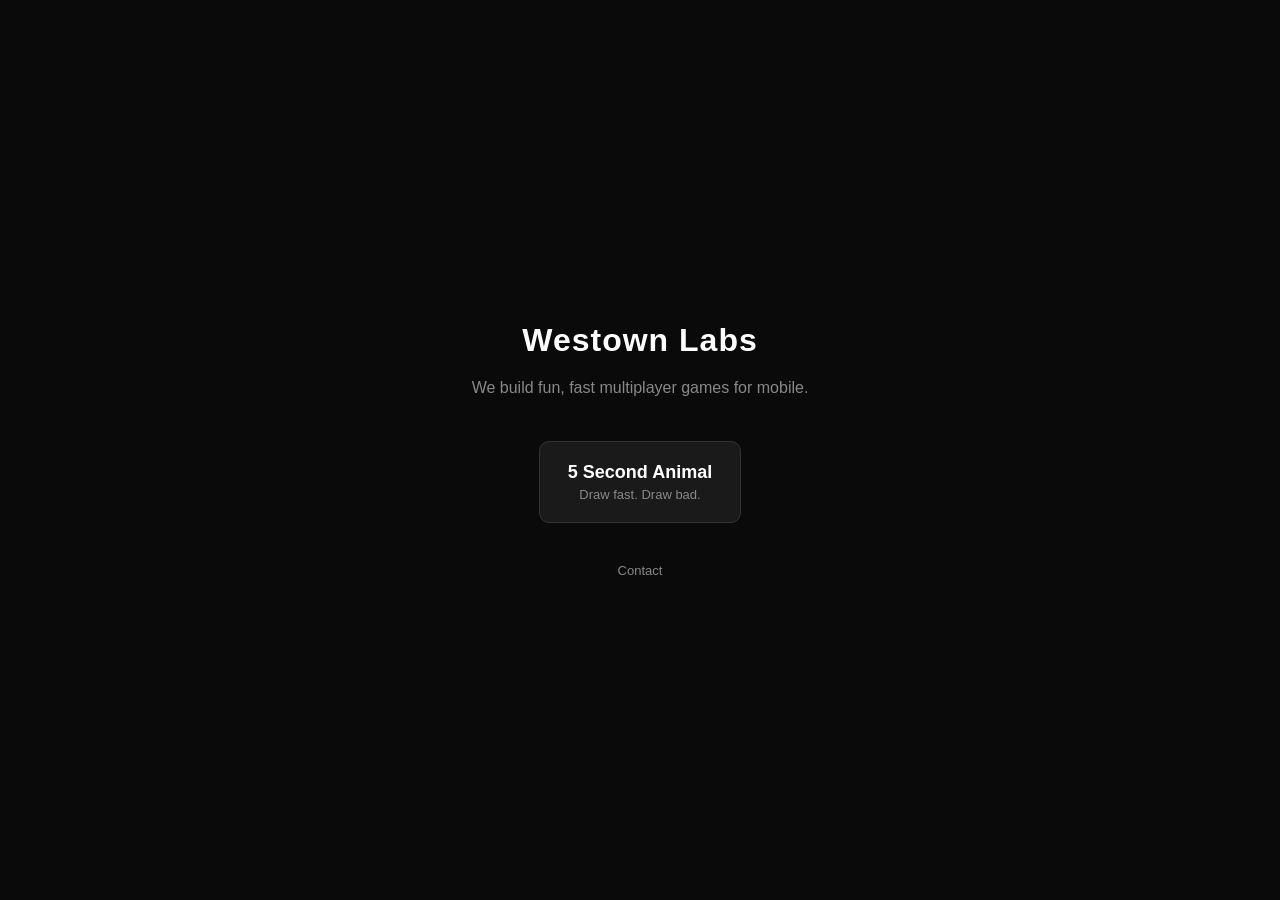
==== index.html @ 34331229 "Westown Labs company site" ====
<!DOCTYPE html>
<html lang="en">
<head>
  <meta charset="UTF-8">
  <meta name="viewport" content="width=device-width, initial-scale=1.0">
  <title>Westown Labs</title>
  <meta name="description" content="Westown Labs builds fun, fast multiplayer games for mobile.">
  <style>
    * { margin: 0; padding: 0; box-sizing: border-box; }
    body {
      background: #0a0a0a;
      color: #e0e0e0;
      font-family: -apple-system, BlinkMacSystemFont, 'Segoe UI', Roboto, sans-serif;
      min-height: 100vh;
      display: flex;
      flex-direction: column;
      align-items: center;
      justify-content: center;
      padding: 40px 20px;
    }
    .container {
      max-width: 500px;
      text-align: center;
    }
    h1 {
      font-size: 32px;
      font-weight: 700;
      letter-spacing: 1px;
      color: #ffffff;
      margin-bottom: 16px;
    }
    .tagline {
      font-size: 16px;
      color: #888;
      line-height: 1.6;
      margin-bottom: 40px;
    }
    .products {
      margin-bottom: 40px;
    }
    .product {
      display: inline-block;
      background: #1a1a1a;
      border: 1px solid #333;
      border-radius: 10px;
      padding: 20px 28px;
      text-decoration: none;
      color: #e0e0e0;
      transition: border-color 0.2s;
    }
    .product:hover {
      border-color: #00A6A6;
    }
    .product-name {
      font-size: 18px;
      font-weight: 600;
      color: #ffffff;
      margin-bottom: 4px;
    }
    .product-desc {
      font-size: 13px;
      color: #888;
    }
    .contact {
      font-size: 13px;
      color: #555;
    }
    .contact a {
      color: #888;
      text-decoration: none;
    }
    .contact a:hover {
      color: #00A6A6;
    }
  </style>
</head>
<body>
  <div class="container">
    <h1>Westown Labs</h1>
    <p class="tagline">We build fun, fast multiplayer games for mobile.</p>

    <div class="products">
      <a class="product" href="https://5secondanimal.com">
        <div class="product-name">5 Second Animal</div>
        <div class="product-desc">Draw fast. Draw bad.</div>
      </a>
    </div>

    <p class="contact">
      <a href="mailto:5secondanimal@gmail.com">Contact</a>
    </p>
  </div>
</body>
</html>
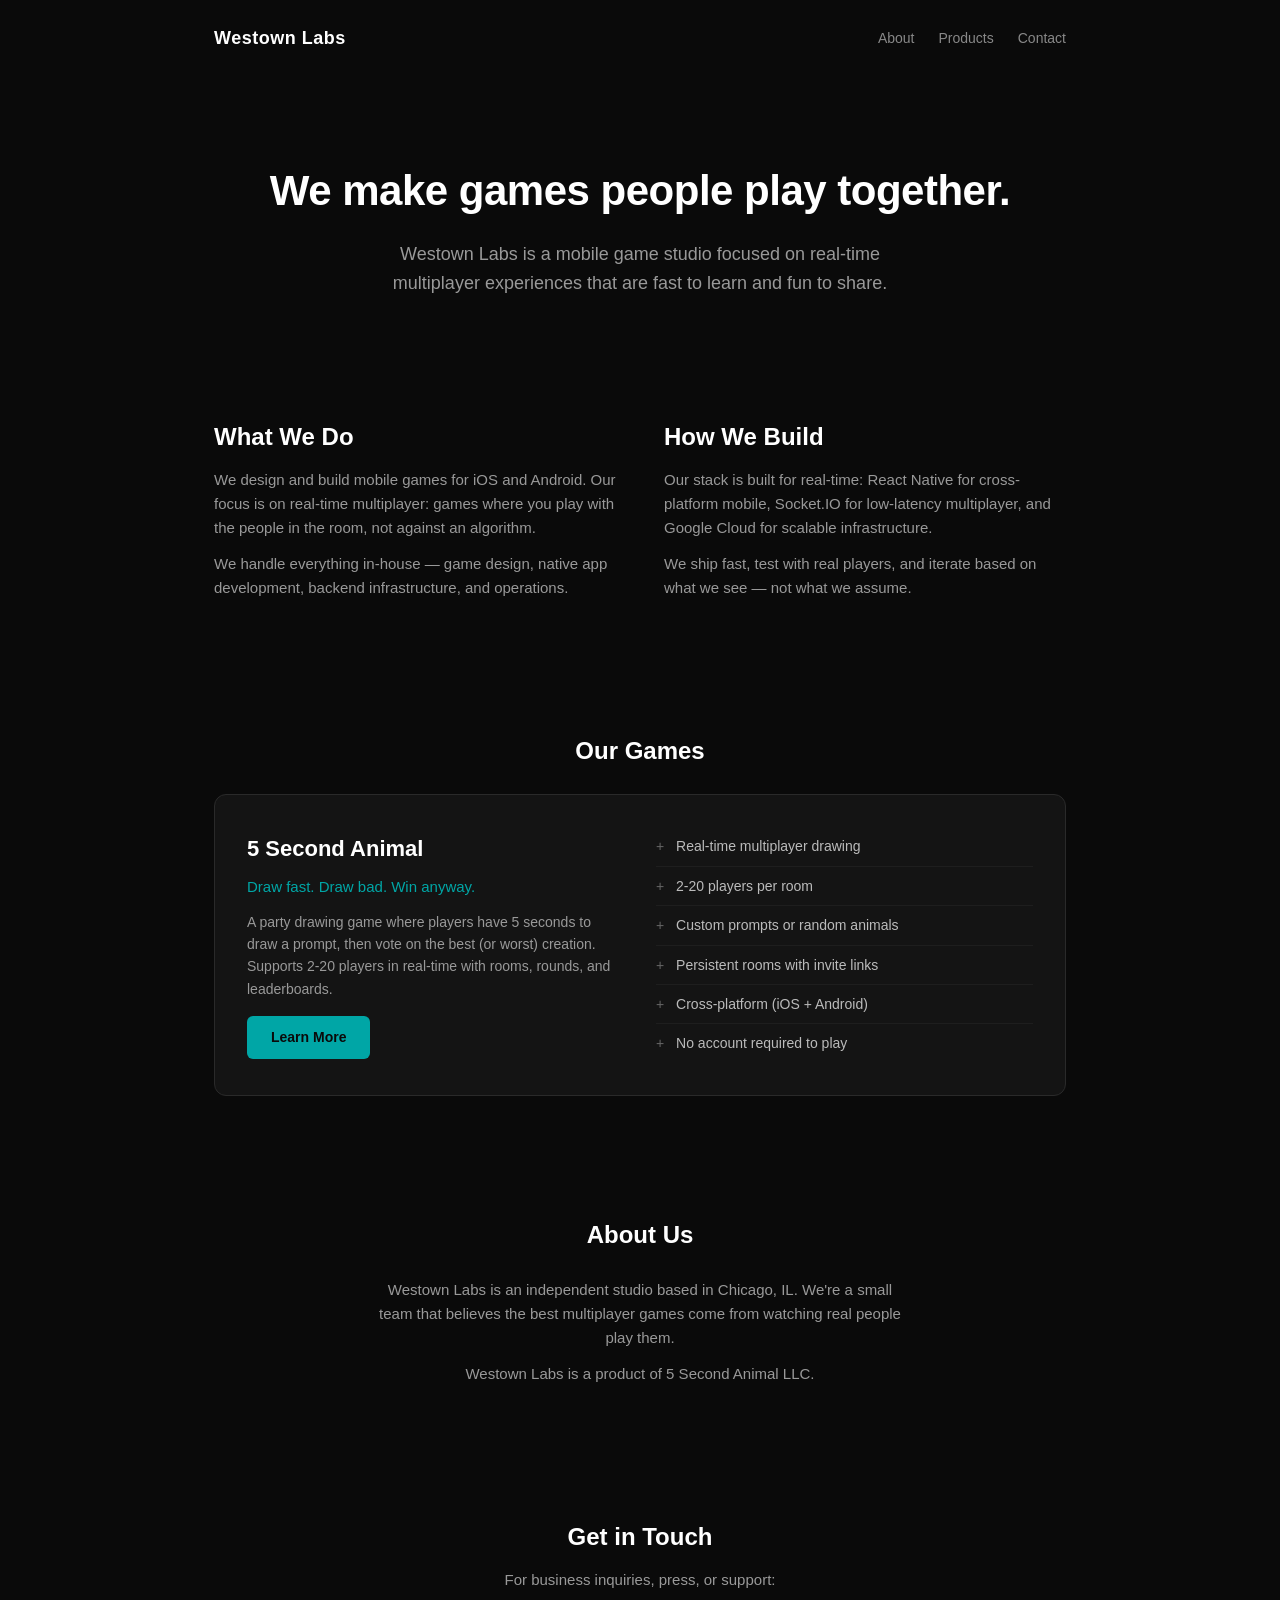
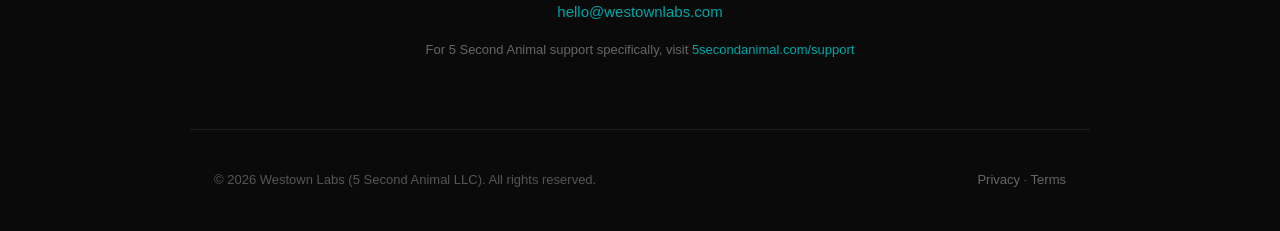
==== commit 0758580c: "Expand website for Apple Developer review — about, products, team, contact" ====
--- a/index.html
+++ b/index.html
@@ -3,92 +3,266 @@
 <head>
   <meta charset="UTF-8">
   <meta name="viewport" content="width=device-width, initial-scale=1.0">
-  <title>Westown Labs</title>
-  <meta name="description" content="Westown Labs builds fun, fast multiplayer games for mobile.">
+  <title>Westown Labs — Mobile Game Studio</title>
+  <meta name="description" content="Westown Labs is a mobile game studio building real-time multiplayer experiences. Makers of 5 Second Animal.">
+  <link rel="canonical" href="https://westownlabs.com">
   <style>
     * { margin: 0; padding: 0; box-sizing: border-box; }
     body {
       background: #0a0a0a;
       color: #e0e0e0;
       font-family: -apple-system, BlinkMacSystemFont, 'Segoe UI', Roboto, sans-serif;
-      min-height: 100vh;
+      line-height: 1.6;
+    }
+    a { color: #00A6A6; text-decoration: none; }
+    a:hover { text-decoration: underline; }
+
+    /* Nav */
+    nav {
+      max-width: 900px;
+      margin: 0 auto;
+      padding: 24px 24px;
       display: flex;
-      flex-direction: column;
+      justify-content: space-between;
       align-items: center;
-      justify-content: center;
-      padding: 40px 20px;
-    }
-    .container {
-      max-width: 500px;
-      text-align: center;
-    }
-    h1 {
-      font-size: 32px;
-      font-weight: 700;
-      letter-spacing: 1px;
-      color: #ffffff;
+    }
+    nav .logo { font-size: 18px; font-weight: 700; color: #fff; letter-spacing: 0.5px; }
+    nav .links { display: flex; gap: 24px; font-size: 14px; }
+    nav .links a { color: #888; }
+    nav .links a:hover { color: #fff; text-decoration: none; }
+
+    /* Hero */
+    .hero {
+      max-width: 900px;
+      margin: 0 auto;
+      padding: 80px 24px 60px;
+      text-align: center;
+    }
+    .hero h1 {
+      font-size: 42px;
+      font-weight: 700;
+      color: #fff;
       margin-bottom: 16px;
-    }
-    .tagline {
-      font-size: 16px;
-      color: #888;
-      line-height: 1.6;
-      margin-bottom: 40px;
-    }
+      letter-spacing: -0.5px;
+    }
+    .hero p {
+      font-size: 18px;
+      color: #999;
+      max-width: 540px;
+      margin: 0 auto;
+    }
+
+    /* About */
+    .about {
+      max-width: 900px;
+      margin: 0 auto;
+      padding: 60px 24px;
+      display: grid;
+      grid-template-columns: 1fr 1fr;
+      gap: 48px;
+    }
+    .about h2 {
+      font-size: 24px;
+      font-weight: 700;
+      color: #fff;
+      margin-bottom: 12px;
+    }
+    .about p {
+      font-size: 15px;
+      color: #999;
+      margin-bottom: 12px;
+    }
+
+    /* Products */
     .products {
-      margin-bottom: 40px;
-    }
-    .product {
+      max-width: 900px;
+      margin: 0 auto;
+      padding: 60px 24px;
+    }
+    .products h2 {
+      font-size: 24px;
+      font-weight: 700;
+      color: #fff;
+      margin-bottom: 24px;
+      text-align: center;
+    }
+    .product-card {
+      background: #141414;
+      border: 1px solid #2a2a2a;
+      border-radius: 12px;
+      padding: 32px;
+      display: grid;
+      grid-template-columns: 1fr 1fr;
+      gap: 32px;
+      align-items: center;
+    }
+    .product-info h3 {
+      font-size: 22px;
+      font-weight: 700;
+      color: #fff;
+      margin-bottom: 8px;
+    }
+    .product-info .tagline {
+      font-size: 15px;
+      color: #00A6A6;
+      margin-bottom: 12px;
+    }
+    .product-info p {
+      font-size: 14px;
+      color: #999;
+      margin-bottom: 16px;
+    }
+    .product-info .cta {
       display: inline-block;
-      background: #1a1a1a;
-      border: 1px solid #333;
-      border-radius: 10px;
-      padding: 20px 28px;
-      text-decoration: none;
-      color: #e0e0e0;
-      transition: border-color 0.2s;
-    }
-    .product:hover {
-      border-color: #00A6A6;
-    }
-    .product-name {
-      font-size: 18px;
+      padding: 10px 24px;
+      background: #00A6A6;
+      color: #0a0a0a;
       font-weight: 600;
-      color: #ffffff;
-      margin-bottom: 4px;
-    }
-    .product-desc {
-      font-size: 13px;
-      color: #888;
-    }
+      font-size: 14px;
+      border-radius: 6px;
+    }
+    .product-info .cta:hover { background: #00bfbf; text-decoration: none; }
+    .product-features {
+      list-style: none;
+      font-size: 14px;
+      color: #bbb;
+    }
+    .product-features li {
+      padding: 8px 0;
+      border-bottom: 1px solid #1e1e1e;
+    }
+    .product-features li:last-child { border: none; }
+    .product-features span { color: #666; margin-right: 8px; }
+
+    /* Team */
+    .team {
+      max-width: 900px;
+      margin: 0 auto;
+      padding: 60px 24px;
+      text-align: center;
+    }
+    .team h2 {
+      font-size: 24px;
+      font-weight: 700;
+      color: #fff;
+      margin-bottom: 24px;
+    }
+    .team p {
+      font-size: 15px;
+      color: #999;
+      max-width: 540px;
+      margin: 0 auto 12px;
+    }
+
+    /* Contact */
     .contact {
+      max-width: 900px;
+      margin: 0 auto;
+      padding: 60px 24px;
+      text-align: center;
+    }
+    .contact h2 {
+      font-size: 24px;
+      font-weight: 700;
+      color: #fff;
+      margin-bottom: 12px;
+    }
+    .contact p {
+      font-size: 15px;
+      color: #999;
+      margin-bottom: 8px;
+    }
+
+    /* Footer */
+    footer {
+      max-width: 900px;
+      margin: 0 auto;
+      padding: 40px 24px;
+      border-top: 1px solid #1e1e1e;
+      display: flex;
+      justify-content: space-between;
       font-size: 13px;
       color: #555;
     }
-    .contact a {
-      color: #888;
-      text-decoration: none;
-    }
-    .contact a:hover {
-      color: #00A6A6;
+    footer a { color: #666; }
+
+    @media (max-width: 640px) {
+      .hero h1 { font-size: 28px; }
+      .about { grid-template-columns: 1fr; gap: 24px; }
+      .product-card { grid-template-columns: 1fr; }
+      footer { flex-direction: column; gap: 8px; text-align: center; }
     }
   </style>
 </head>
 <body>
-  <div class="container">
-    <h1>Westown Labs</h1>
-    <p class="tagline">We build fun, fast multiplayer games for mobile.</p>
-
-    <div class="products">
-      <a class="product" href="https://5secondanimal.com">
-        <div class="product-name">5 Second Animal</div>
-        <div class="product-desc">Draw fast. Draw bad.</div>
-      </a>
+
+<nav>
+  <div class="logo">Westown Labs</div>
+  <div class="links">
+    <a href="#about">About</a>
+    <a href="#products">Products</a>
+    <a href="#contact">Contact</a>
+  </div>
+</nav>
+
+<section class="hero">
+  <h1>We make games people play together.</h1>
+  <p>Westown Labs is a mobile game studio focused on real-time multiplayer experiences that are fast to learn and fun to share.</p>
+</section>
+
+<section class="about" id="about">
+  <div>
+    <h2>What We Do</h2>
+    <p>We design and build mobile games for iOS and Android. Our focus is on real-time multiplayer: games where you play with the people in the room, not against an algorithm.</p>
+    <p>We handle everything in-house — game design, native app development, backend infrastructure, and operations.</p>
+  </div>
+  <div>
+    <h2>How We Build</h2>
+    <p>Our stack is built for real-time: React Native for cross-platform mobile, Socket.IO for low-latency multiplayer, and Google Cloud for scalable infrastructure.</p>
+    <p>We ship fast, test with real players, and iterate based on what we see — not what we assume.</p>
+  </div>
+</section>
+
+<section class="products" id="products">
+  <h2>Our Games</h2>
+  <div class="product-card">
+    <div class="product-info">
+      <h3>5 Second Animal</h3>
+      <div class="tagline">Draw fast. Draw bad. Win anyway.</div>
+      <p>A party drawing game where players have 5 seconds to draw a prompt, then vote on the best (or worst) creation. Supports 2-20 players in real-time with rooms, rounds, and leaderboards.</p>
+      <a class="cta" href="https://5secondanimal.com">Learn More</a>
     </div>
-
-    <p class="contact">
-      <a href="mailto:5secondanimal@gmail.com">Contact</a>
-    </p>
-  </div>
+    <ul class="product-features">
+      <li><span>+</span> Real-time multiplayer drawing</li>
+      <li><span>+</span> 2-20 players per room</li>
+      <li><span>+</span> Custom prompts or random animals</li>
+      <li><span>+</span> Persistent rooms with invite links</li>
+      <li><span>+</span> Cross-platform (iOS + Android)</li>
+      <li><span>+</span> No account required to play</li>
+    </ul>
+  </div>
+</section>
+
+<section class="team" id="team">
+  <h2>About Us</h2>
+  <p>Westown Labs is an independent studio based in Chicago, IL. We're a small team that believes the best multiplayer games come from watching real people play them.</p>
+  <p>Westown Labs is a product of 5 Second Animal LLC.</p>
+</section>
+
+<section class="contact" id="contact">
+  <h2>Get in Touch</h2>
+  <p>For business inquiries, press, or support:</p>
+  <p><a href="mailto:hello@westownlabs.com">hello@westownlabs.com</a></p>
+  <p style="margin-top: 16px; font-size: 13px; color: #666;">For 5 Second Animal support specifically, visit <a href="https://5secondanimal.com/support">5secondanimal.com/support</a></p>
+</section>
+
+<footer>
+  <span>&copy; 2026 Westown Labs (5 Second Animal LLC). All rights reserved.</span>
+  <span>
+    <a href="https://5secondanimal.com/privacy">Privacy</a> &middot;
+    <a href="https://5secondanimal.com/terms">Terms</a>
+  </span>
+</footer>
+
 </body>
 </html>
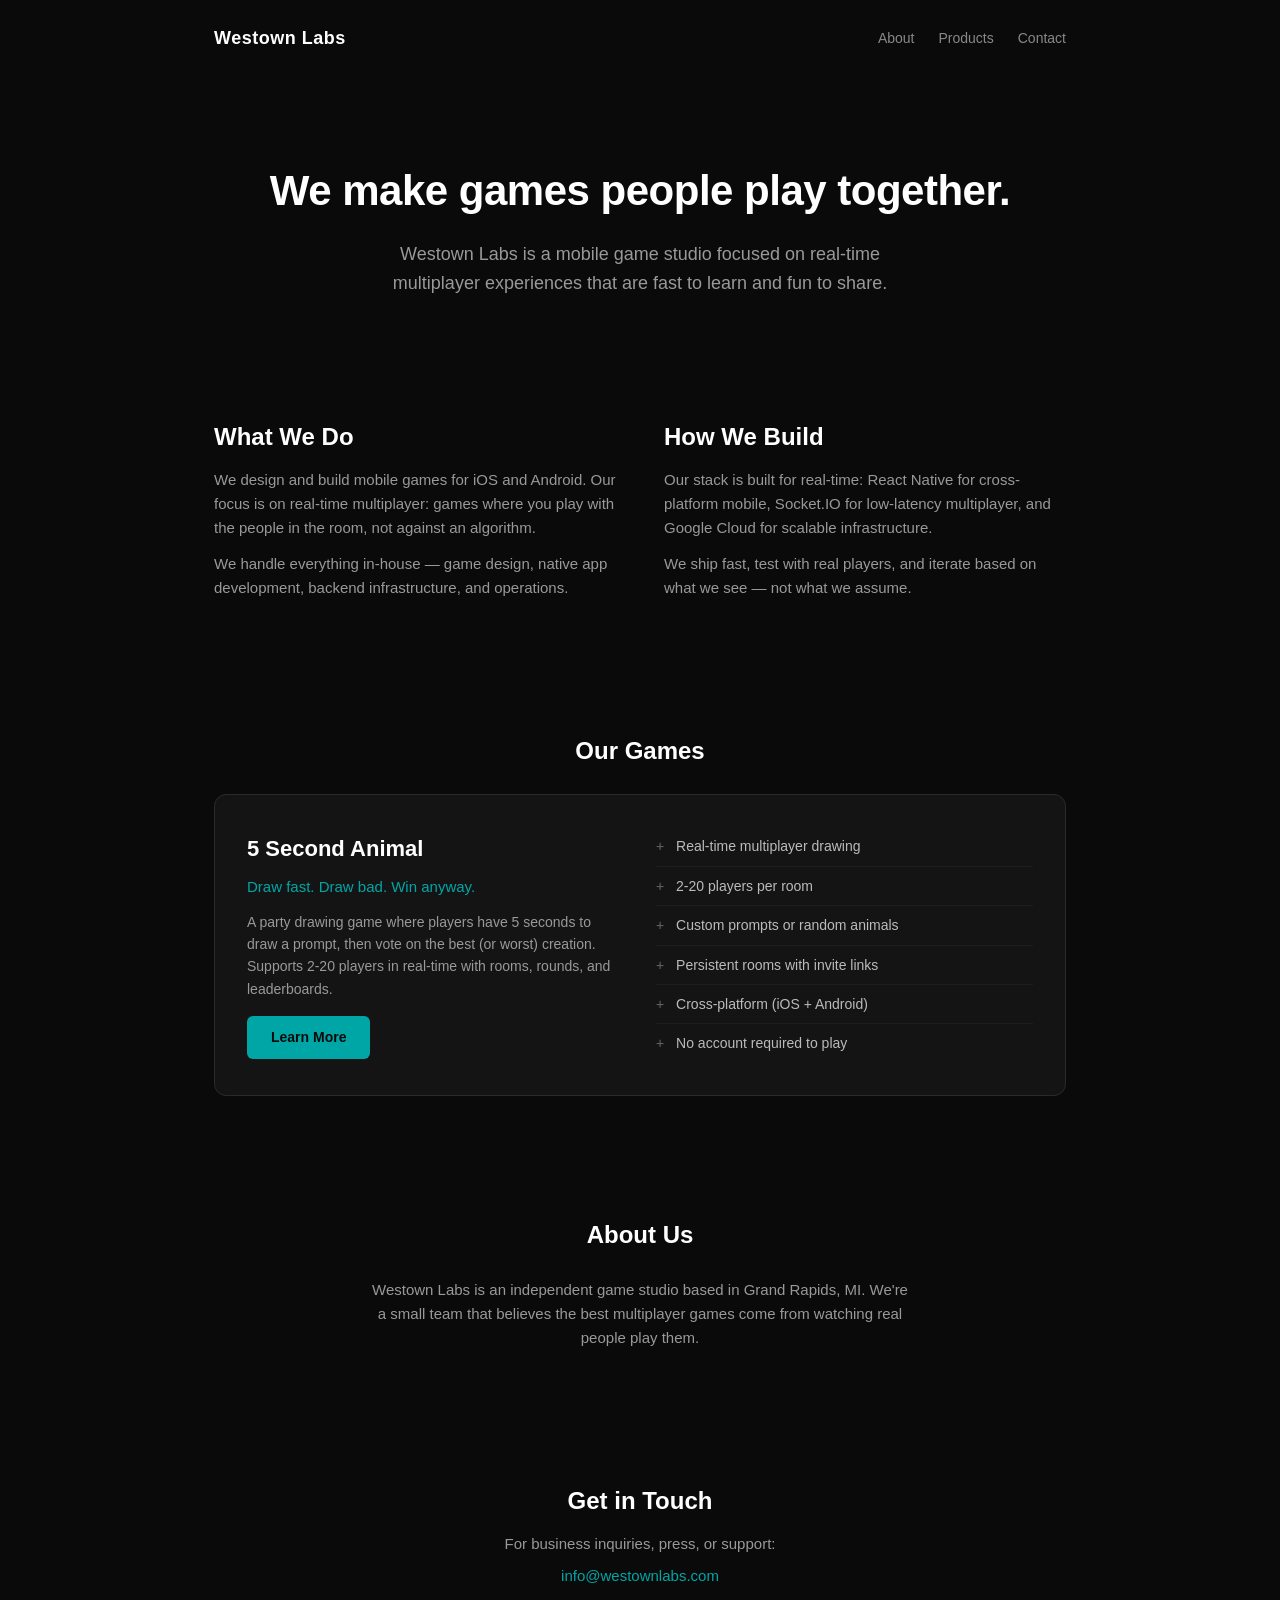
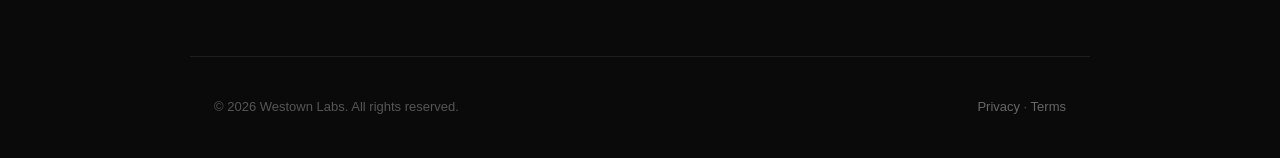
==== commit 4503dcac: "Update site for Apple review: privacy, terms, location fix, contact email, remove broken links" ====
--- a/index.html
+++ b/index.html
@@ -17,7 +17,6 @@
     a { color: #00A6A6; text-decoration: none; }
     a:hover { text-decoration: underline; }
 
-    /* Nav */
     nav {
       max-width: 900px;
       margin: 0 auto;
@@ -31,7 +30,6 @@
     nav .links a { color: #888; }
     nav .links a:hover { color: #fff; text-decoration: none; }
 
-    /* Hero */
     .hero {
       max-width: 900px;
       margin: 0 auto;
@@ -52,7 +50,6 @@
       margin: 0 auto;
     }
 
-    /* About */
     .about {
       max-width: 900px;
       margin: 0 auto;
@@ -73,7 +70,6 @@
       margin-bottom: 12px;
     }
 
-    /* Products */
     .products {
       max-width: 900px;
       margin: 0 auto;
@@ -134,7 +130,6 @@
     .product-features li:last-child { border: none; }
     .product-features span { color: #666; margin-right: 8px; }
 
-    /* Team */
     .team {
       max-width: 900px;
       margin: 0 auto;
@@ -154,7 +149,6 @@
       margin: 0 auto 12px;
     }
 
-    /* Contact */
     .contact {
       max-width: 900px;
       margin: 0 auto;
@@ -173,7 +167,6 @@
       margin-bottom: 8px;
     }
 
-    /* Footer */
     footer {
       max-width: 900px;
       margin: 0 auto;
@@ -245,22 +238,20 @@
 
 <section class="team" id="team">
   <h2>About Us</h2>
-  <p>Westown Labs is an independent studio based in Chicago, IL. We're a small team that believes the best multiplayer games come from watching real people play them.</p>
-  <p>Westown Labs is a product of 5 Second Animal LLC.</p>
+  <p>Westown Labs is an independent game studio based in Grand Rapids, MI. We're a small team that believes the best multiplayer games come from watching real people play them.</p>
 </section>
 
 <section class="contact" id="contact">
   <h2>Get in Touch</h2>
   <p>For business inquiries, press, or support:</p>
-  <p><a href="mailto:hello@westownlabs.com">hello@westownlabs.com</a></p>
-  <p style="margin-top: 16px; font-size: 13px; color: #666;">For 5 Second Animal support specifically, visit <a href="https://5secondanimal.com/support">5secondanimal.com/support</a></p>
+  <p><a href="mailto:info@westownlabs.com">info@westownlabs.com</a></p>
 </section>
 
 <footer>
-  <span>&copy; 2026 Westown Labs (5 Second Animal LLC). All rights reserved.</span>
+  <span>&copy; 2026 Westown Labs. All rights reserved.</span>
   <span>
-    <a href="https://5secondanimal.com/privacy">Privacy</a> &middot;
-    <a href="https://5secondanimal.com/terms">Terms</a>
+    <a href="/privacy">Privacy</a> &middot;
+    <a href="/terms">Terms</a>
   </span>
 </footer>
 
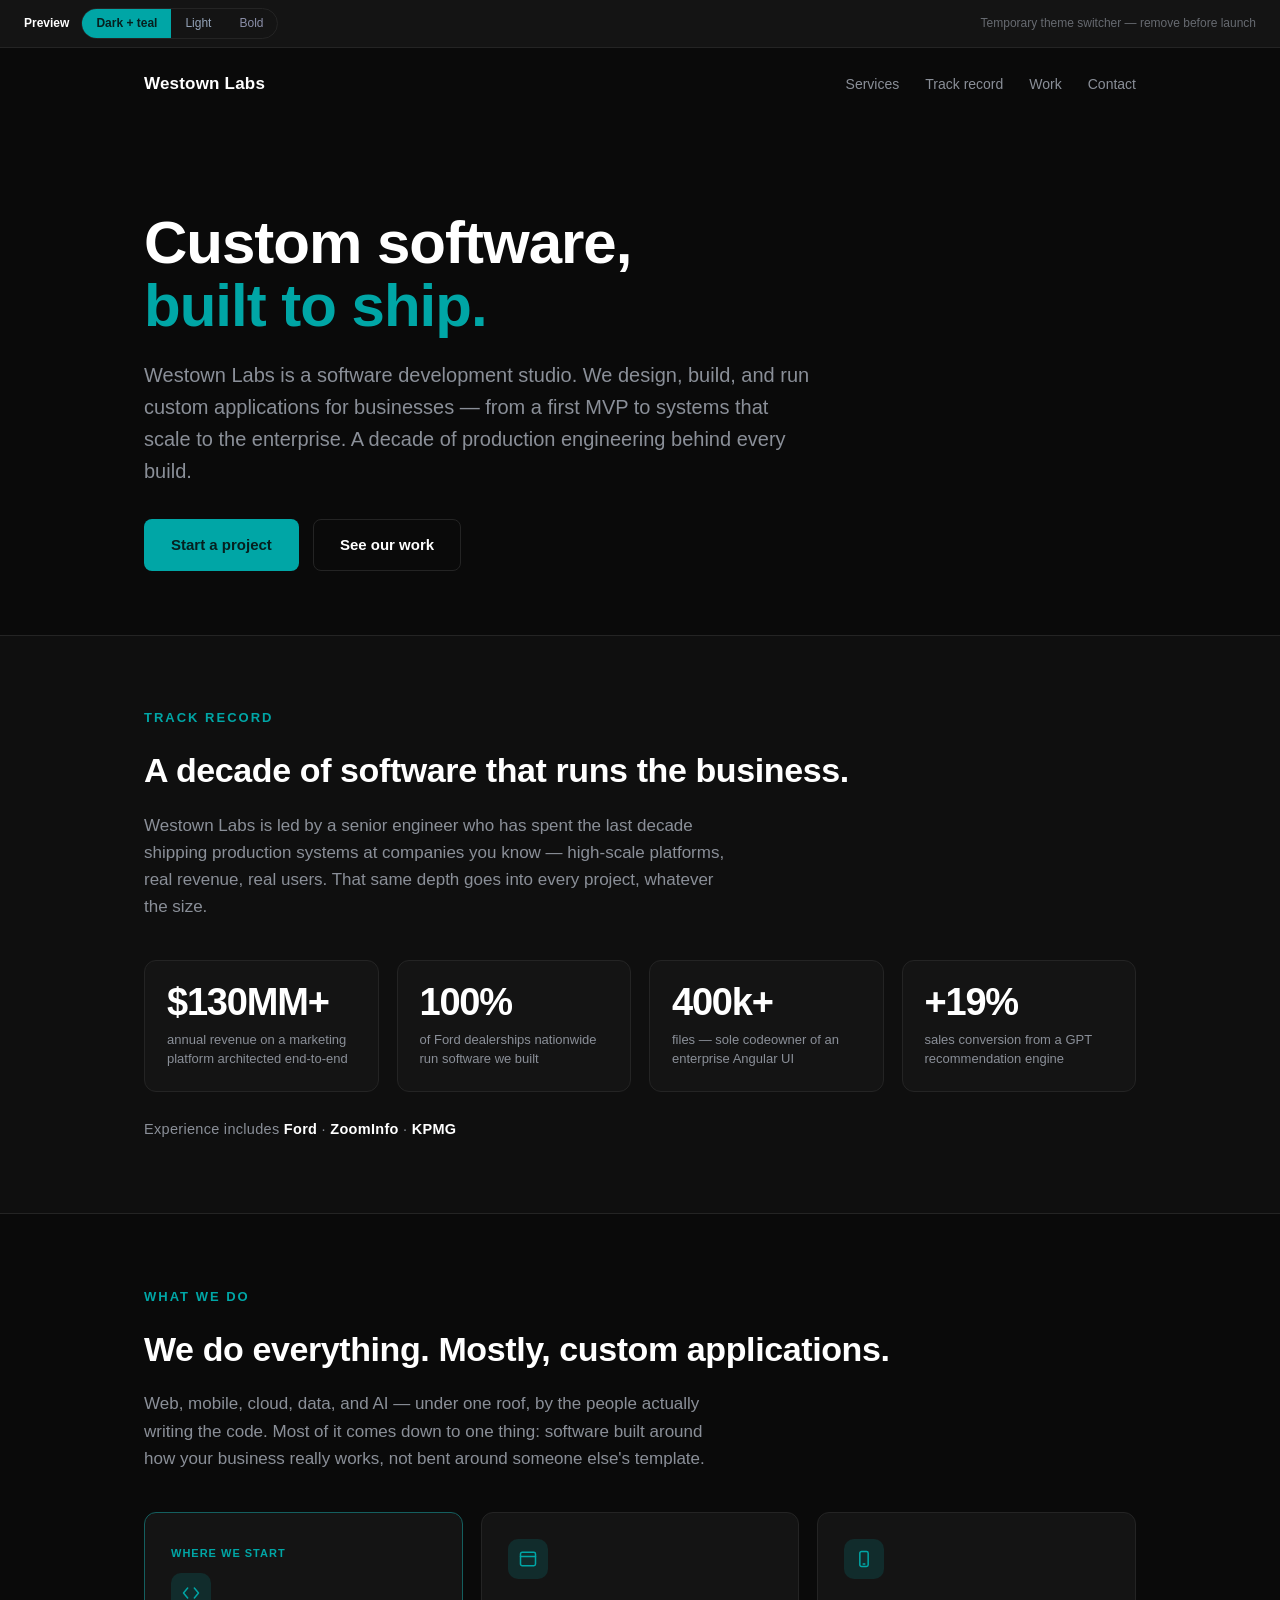
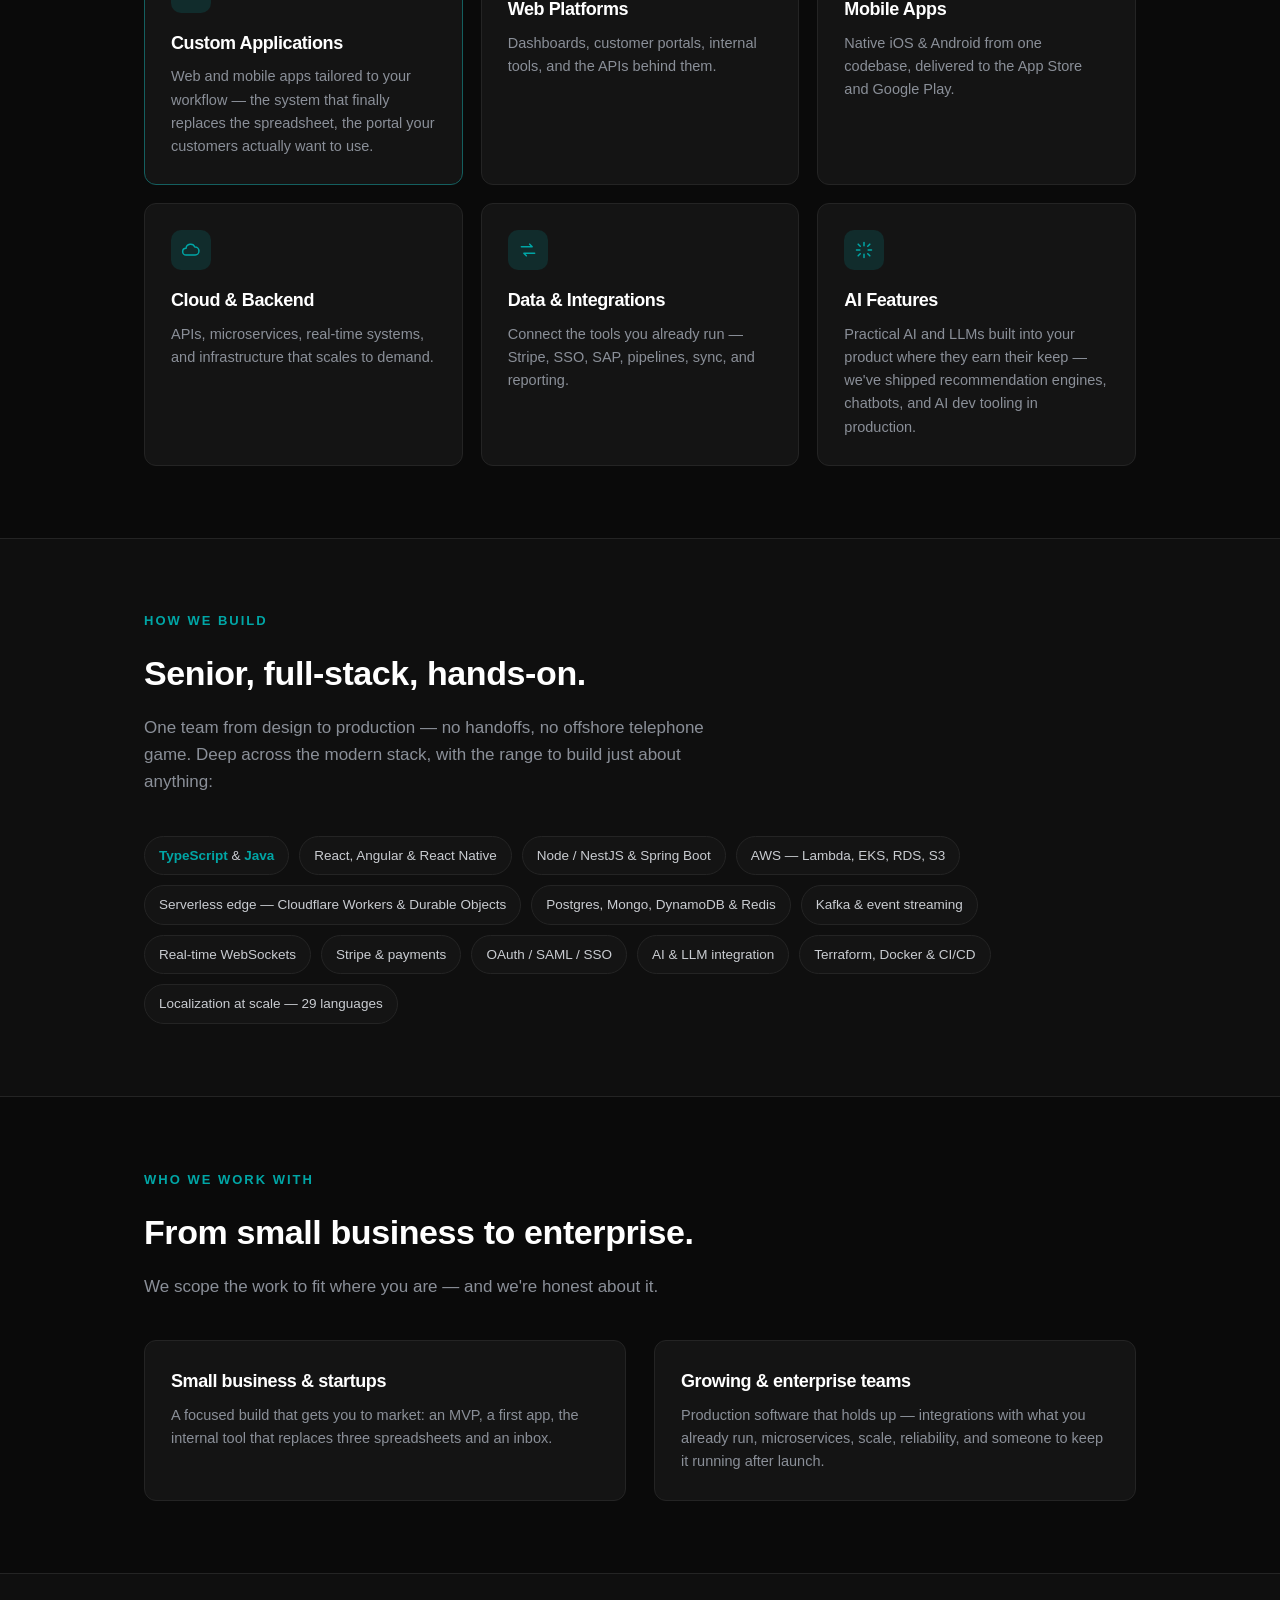
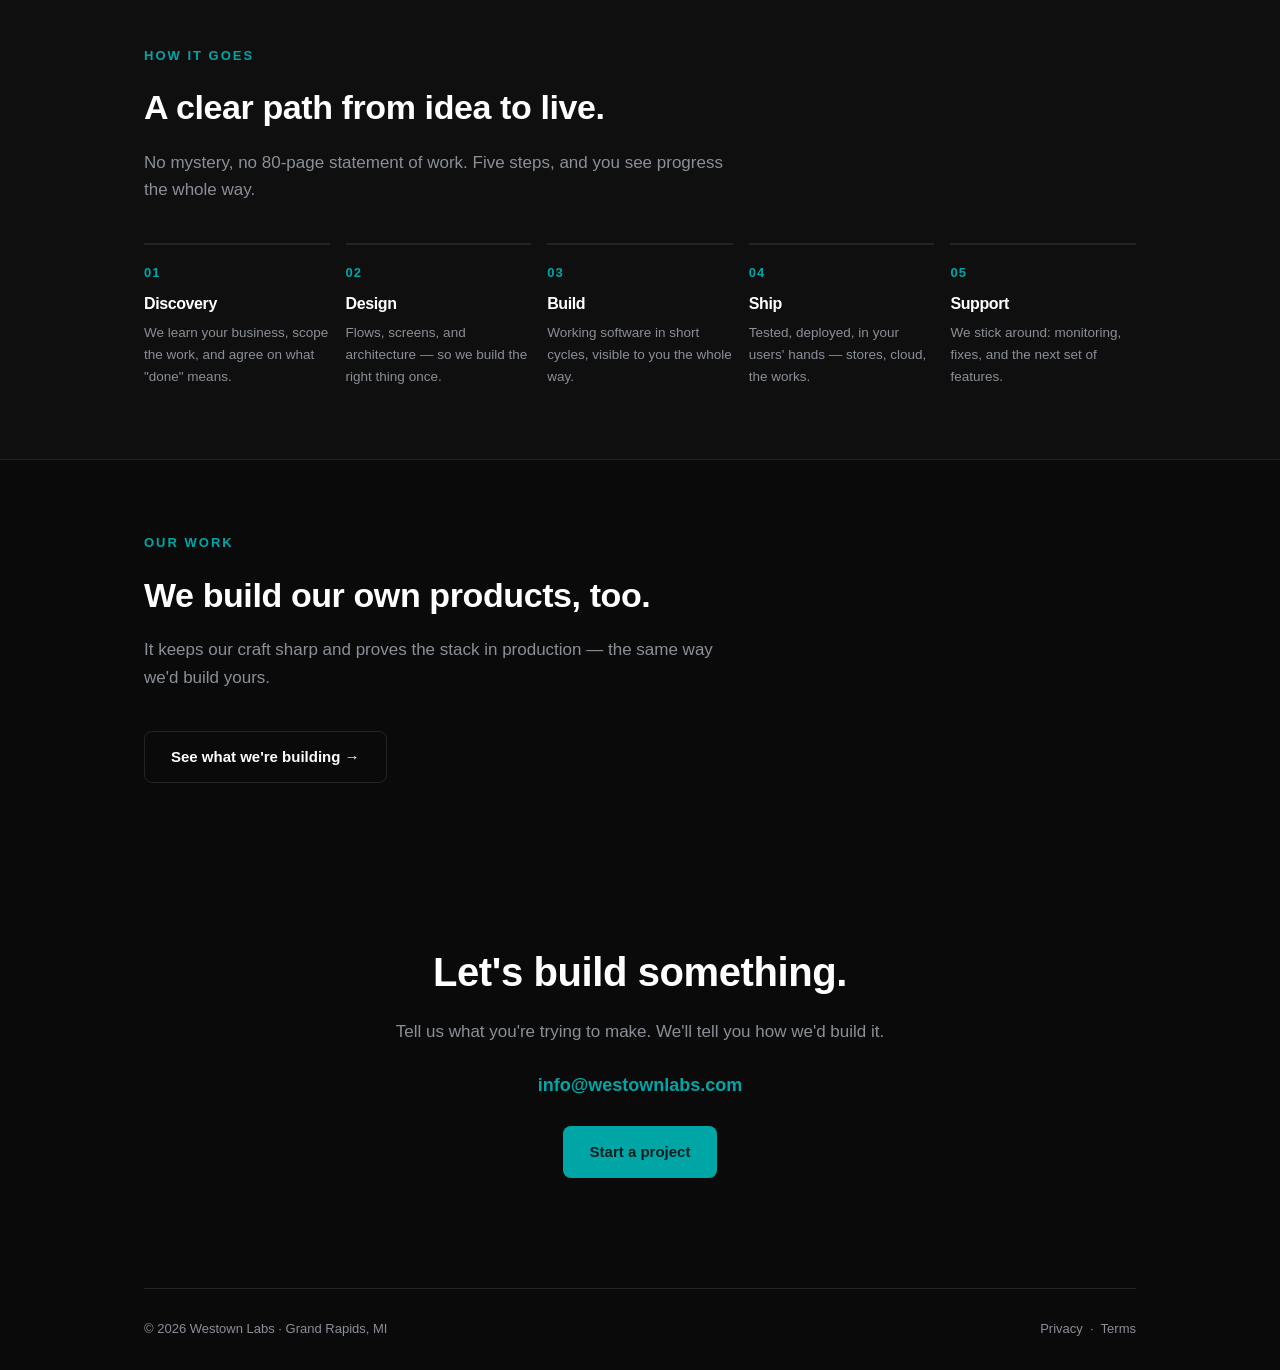
==== commit e7b690fe: "Reposition site as custom software studio; extract CSS + add work page - index.html: rebrand from mo" ====
--- a/index.html
+++ b/index.html
@@ -3,257 +3,196 @@
 <head>
   <meta charset="UTF-8">
   <meta name="viewport" content="width=device-width, initial-scale=1.0">
-  <title>Westown Labs — Mobile Game Studio</title>
-  <meta name="description" content="Westown Labs is a mobile game studio building real-time multiplayer experiences. Makers of 5 Second Animal.">
+  <title>Westown Labs — Custom Software Studio</title>
+  <meta name="description" content="Westown Labs is a software development studio. We design, build, and run custom web and mobile applications for businesses — from small business to enterprise. A decade of production engineering behind every build.">
   <link rel="canonical" href="https://westownlabs.com">
-  <style>
-    * { margin: 0; padding: 0; box-sizing: border-box; }
-    body {
-      background: #0a0a0a;
-      color: #e0e0e0;
-      font-family: -apple-system, BlinkMacSystemFont, 'Segoe UI', Roboto, sans-serif;
-      line-height: 1.6;
-    }
-    a { color: #00A6A6; text-decoration: none; }
-    a:hover { text-decoration: underline; }
-
-    nav {
-      max-width: 900px;
-      margin: 0 auto;
-      padding: 24px 24px;
-      display: flex;
-      justify-content: space-between;
-      align-items: center;
-    }
-    nav .logo { font-size: 18px; font-weight: 700; color: #fff; letter-spacing: 0.5px; }
-    nav .links { display: flex; gap: 24px; font-size: 14px; }
-    nav .links a { color: #888; }
-    nav .links a:hover { color: #fff; text-decoration: none; }
-
-    .hero {
-      max-width: 900px;
-      margin: 0 auto;
-      padding: 80px 24px 60px;
-      text-align: center;
-    }
-    .hero h1 {
-      font-size: 42px;
-      font-weight: 700;
-      color: #fff;
-      margin-bottom: 16px;
-      letter-spacing: -0.5px;
-    }
-    .hero p {
-      font-size: 18px;
-      color: #999;
-      max-width: 540px;
-      margin: 0 auto;
-    }
-
-    .about {
-      max-width: 900px;
-      margin: 0 auto;
-      padding: 60px 24px;
-      display: grid;
-      grid-template-columns: 1fr 1fr;
-      gap: 48px;
-    }
-    .about h2 {
-      font-size: 24px;
-      font-weight: 700;
-      color: #fff;
-      margin-bottom: 12px;
-    }
-    .about p {
-      font-size: 15px;
-      color: #999;
-      margin-bottom: 12px;
-    }
-
-    .products {
-      max-width: 900px;
-      margin: 0 auto;
-      padding: 60px 24px;
-    }
-    .products h2 {
-      font-size: 24px;
-      font-weight: 700;
-      color: #fff;
-      margin-bottom: 24px;
-      text-align: center;
-    }
-    .product-card {
-      background: #141414;
-      border: 1px solid #2a2a2a;
-      border-radius: 12px;
-      padding: 32px;
-      display: grid;
-      grid-template-columns: 1fr 1fr;
-      gap: 32px;
-      align-items: center;
-    }
-    .product-info h3 {
-      font-size: 22px;
-      font-weight: 700;
-      color: #fff;
-      margin-bottom: 8px;
-    }
-    .product-info .tagline {
-      font-size: 15px;
-      color: #00A6A6;
-      margin-bottom: 12px;
-    }
-    .product-info p {
-      font-size: 14px;
-      color: #999;
-      margin-bottom: 16px;
-    }
-    .product-info .cta {
-      display: inline-block;
-      padding: 10px 24px;
-      background: #00A6A6;
-      color: #0a0a0a;
-      font-weight: 600;
-      font-size: 14px;
-      border-radius: 6px;
-    }
-    .product-info .cta:hover { background: #00bfbf; text-decoration: none; }
-    .product-features {
-      list-style: none;
-      font-size: 14px;
-      color: #bbb;
-    }
-    .product-features li {
-      padding: 8px 0;
-      border-bottom: 1px solid #1e1e1e;
-    }
-    .product-features li:last-child { border: none; }
-    .product-features span { color: #666; margin-right: 8px; }
-
-    .team {
-      max-width: 900px;
-      margin: 0 auto;
-      padding: 60px 24px;
-      text-align: center;
-    }
-    .team h2 {
-      font-size: 24px;
-      font-weight: 700;
-      color: #fff;
-      margin-bottom: 24px;
-    }
-    .team p {
-      font-size: 15px;
-      color: #999;
-      max-width: 540px;
-      margin: 0 auto 12px;
-    }
-
-    .contact {
-      max-width: 900px;
-      margin: 0 auto;
-      padding: 60px 24px;
-      text-align: center;
-    }
-    .contact h2 {
-      font-size: 24px;
-      font-weight: 700;
-      color: #fff;
-      margin-bottom: 12px;
-    }
-    .contact p {
-      font-size: 15px;
-      color: #999;
-      margin-bottom: 8px;
-    }
-
-    footer {
-      max-width: 900px;
-      margin: 0 auto;
-      padding: 40px 24px;
-      border-top: 1px solid #1e1e1e;
-      display: flex;
-      justify-content: space-between;
-      font-size: 13px;
-      color: #555;
-    }
-    footer a { color: #666; }
-
-    @media (max-width: 640px) {
-      .hero h1 { font-size: 28px; }
-      .about { grid-template-columns: 1fr; gap: 24px; }
-      .product-card { grid-template-columns: 1fr; }
-      footer { flex-direction: column; gap: 8px; text-align: center; }
-    }
-  </style>
+  <link rel="stylesheet" href="styles.css">
+  <script>(function(){try{var t=localStorage.getItem('wl-theme');if(t&&t!=='dark')document.documentElement.setAttribute('data-theme',t);}catch(e){}})();</script>
 </head>
 <body>
 
-<nav>
-  <div class="logo">Westown Labs</div>
-  <div class="links">
-    <a href="#about">About</a>
-    <a href="#products">Products</a>
-    <a href="#contact">Contact</a>
+<!-- TEMPORARY preview switcher — delete this block (and theme.js + the two unused theme blocks in styles.css) once a look is chosen -->
+<div class="switcher">
+  <b>Preview</b>
+  <div class="seg">
+    <button data-theme="dark" aria-pressed="true">Dark + teal</button>
+    <button data-theme="light" aria-pressed="false">Light</button>
+    <button data-theme="bold" aria-pressed="false">Bold</button>
   </div>
-</nav>
+  <span class="note">Temporary theme switcher — remove before launch</span>
+</div>
 
-<section class="hero">
-  <h1>We make games people play together.</h1>
-  <p>Westown Labs is a mobile game studio focused on real-time multiplayer experiences that are fast to learn and fun to share.</p>
-</section>
+<div class="wrap">
+  <nav class="site">
+    <div class="logo">Westown Labs</div>
+    <div class="links">
+      <a href="#services">Services</a>
+      <a href="#track-record">Track record</a>
+      <a href="work.html">Work</a>
+      <a href="#contact">Contact</a>
+    </div>
+  </nav>
 
-<section class="about" id="about">
-  <div>
-    <h2>What We Do</h2>
-    <p>We design and build mobile games for iOS and Android. Our focus is on real-time multiplayer: games where you play with the people in the room, not against an algorithm.</p>
-    <p>We handle everything in-house — game design, native app development, backend infrastructure, and operations.</p>
-  </div>
-  <div>
-    <h2>How We Build</h2>
-    <p>Our stack is built for real-time: React Native for cross-platform mobile, Socket.IO for low-latency multiplayer, and Google Cloud for scalable infrastructure.</p>
-    <p>We ship fast, test with real players, and iterate based on what we see — not what we assume.</p>
+  <header class="hero">
+    <h1>Custom software, <span class="accent grad">built to ship.</span></h1>
+    <p>Westown Labs is a software development studio. We design, build, and run custom
+       applications for businesses — from a first MVP to systems that scale to the enterprise.
+       A decade of production engineering behind every build.</p>
+    <div class="cta-row">
+      <a class="btn" href="mailto:info@westownlabs.com">Start a project</a>
+      <a class="btn ghost" href="work.html">See our work</a>
+    </div>
+  </header>
+</div>
+
+<section class="band alt" id="track-record">
+  <div class="wrap">
+    <div class="eyebrow">Track record</div>
+    <h2>A decade of software that runs the business.</h2>
+    <p class="lead">Westown Labs is led by a senior engineer who has spent the last decade shipping
+      production systems at companies you know — high-scale platforms, real revenue, real users.
+      That same depth goes into every project, whatever the size.</p>
+    <div class="stats">
+      <div class="stat"><div class="num">$130MM+</div><div class="lbl">annual revenue on a marketing platform architected end-to-end</div></div>
+      <div class="stat"><div class="num">100%</div><div class="lbl">of Ford dealerships nationwide run software we built</div></div>
+      <div class="stat"><div class="num">400k+</div><div class="lbl">files — sole codeowner of an enterprise Angular UI</div></div>
+      <div class="stat"><div class="num">+19%</div><div class="lbl">sales conversion from a GPT recommendation engine</div></div>
+    </div>
+    <div class="prev">Experience includes <b>Ford</b> &middot; <b>ZoomInfo</b> &middot; <b>KPMG</b></div>
   </div>
 </section>
 
-<section class="products" id="products">
-  <h2>Our Games</h2>
-  <div class="product-card">
-    <div class="product-info">
-      <h3>5 Second Animal</h3>
-      <div class="tagline">Draw fast. Draw bad. Win anyway.</div>
-      <p>A party drawing game where players have 5 seconds to draw a prompt, then vote on the best (or worst) creation. Supports 2-20 players in real-time with rooms, rounds, and leaderboards.</p>
-      <a class="cta" href="https://5secondanimal.com">Learn More</a>
+<section class="band" id="services">
+  <div class="wrap">
+    <div class="eyebrow">What we do</div>
+    <h2>We do everything. Mostly, custom applications.</h2>
+    <p class="lead">Web, mobile, cloud, data, and AI — under one roof, by the people actually
+      writing the code. Most of it comes down to one thing: software built around how your
+      business really works, not bent around someone else's template.</p>
+
+    <div class="grid">
+      <div class="card feature">
+        <div class="tag">Where we start</div>
+        <div class="ico"><svg viewBox="0 0 24 24" width="20" height="20" fill="none" stroke="currentColor" stroke-width="1.8" stroke-linecap="round" stroke-linejoin="round"><path d="M8 6 3 12l5 6M16 6l5 6-5 6"/></svg></div>
+        <h3>Custom Applications</h3>
+        <p>Web and mobile apps tailored to your workflow — the system that finally replaces the
+          spreadsheet, the portal your customers actually want to use.</p>
+      </div>
+      <div class="card">
+        <div class="ico"><svg viewBox="0 0 24 24" width="20" height="20" fill="none" stroke="currentColor" stroke-width="1.8" stroke-linecap="round" stroke-linejoin="round"><rect x="3" y="4" width="18" height="16" rx="2"/><path d="M3 9h18"/></svg></div>
+        <h3>Web Platforms</h3>
+        <p>Dashboards, customer portals, internal tools, and the APIs behind them.</p>
+      </div>
+      <div class="card">
+        <div class="ico"><svg viewBox="0 0 24 24" width="20" height="20" fill="none" stroke="currentColor" stroke-width="1.8" stroke-linecap="round" stroke-linejoin="round"><rect x="7" y="3" width="10" height="18" rx="2"/><path d="M11 18h2"/></svg></div>
+        <h3>Mobile Apps</h3>
+        <p>Native iOS &amp; Android from one codebase, delivered to the App Store and Google Play.</p>
+      </div>
+      <div class="card">
+        <div class="ico"><svg viewBox="0 0 24 24" width="20" height="20" fill="none" stroke="currentColor" stroke-width="1.8" stroke-linecap="round" stroke-linejoin="round"><path d="M6 18a4 4 0 0 1 0-8 5.5 5.5 0 0 1 10.6-1.5A4 4 0 0 1 17 18Z"/></svg></div>
+        <h3>Cloud &amp; Backend</h3>
+        <p>APIs, microservices, real-time systems, and infrastructure that scales to demand.</p>
+      </div>
+      <div class="card">
+        <div class="ico"><svg viewBox="0 0 24 24" width="20" height="20" fill="none" stroke="currentColor" stroke-width="1.8" stroke-linecap="round" stroke-linejoin="round"><path d="M4 8h13l-3-3m6 11H7l3 3"/></svg></div>
+        <h3>Data &amp; Integrations</h3>
+        <p>Connect the tools you already run — Stripe, SSO, SAP, pipelines, sync, and reporting.</p>
+      </div>
+      <div class="card">
+        <div class="ico"><svg viewBox="0 0 24 24" width="20" height="20" fill="none" stroke="currentColor" stroke-width="1.8" stroke-linecap="round" stroke-linejoin="round"><path d="M12 3v4M12 17v4M3 12h4M17 12h4M7.5 7.5 5 5M19 19l-2.5-2.5M16.5 7.5 19 5M5 19l2.5-2.5"/></svg></div>
+        <h3>AI Features</h3>
+        <p>Practical AI and LLMs built into your product where they earn their keep — we've shipped
+          recommendation engines, chatbots, and AI dev tooling in production.</p>
+      </div>
     </div>
-    <ul class="product-features">
-      <li><span>+</span> Real-time multiplayer drawing</li>
-      <li><span>+</span> 2-20 players per room</li>
-      <li><span>+</span> Custom prompts or random animals</li>
-      <li><span>+</span> Persistent rooms with invite links</li>
-      <li><span>+</span> Cross-platform (iOS + Android)</li>
-      <li><span>+</span> No account required to play</li>
-    </ul>
   </div>
 </section>
 
-<section class="team" id="team">
-  <h2>About Us</h2>
-  <p>Westown Labs is an independent game studio based in Grand Rapids, MI. We're a small team that believes the best multiplayer games come from watching real people play them.</p>
+<section class="band alt">
+  <div class="wrap">
+    <div class="eyebrow">How we build</div>
+    <h2>Senior, full-stack, hands-on.</h2>
+    <p class="lead">One team from design to production — no handoffs, no offshore telephone game.
+      Deep across the modern stack, with the range to build just about anything:</p>
+    <div class="chips">
+      <span class="chip"><b>TypeScript</b> &amp; <b>Java</b></span>
+      <span class="chip">React, Angular &amp; React Native</span>
+      <span class="chip">Node / NestJS &amp; Spring Boot</span>
+      <span class="chip">AWS — Lambda, EKS, RDS, S3</span>
+      <span class="chip">Serverless edge — Cloudflare Workers &amp; Durable Objects</span>
+      <span class="chip">Postgres, Mongo, DynamoDB &amp; Redis</span>
+      <span class="chip">Kafka &amp; event streaming</span>
+      <span class="chip">Real-time WebSockets</span>
+      <span class="chip">Stripe &amp; payments</span>
+      <span class="chip">OAuth / SAML / SSO</span>
+      <span class="chip">AI &amp; LLM integration</span>
+      <span class="chip">Terraform, Docker &amp; CI/CD</span>
+      <span class="chip">Localization at scale — 29 languages</span>
+    </div>
+  </div>
+</section>
+
+<section class="band">
+  <div class="wrap">
+    <div class="eyebrow">Who we work with</div>
+    <h2>From small business to enterprise.</h2>
+    <p class="lead">We scope the work to fit where you are — and we're honest about it.</p>
+    <div class="split">
+      <div class="card">
+        <h3>Small business &amp; startups</h3>
+        <p>A focused build that gets you to market: an MVP, a first app, the internal tool that
+          replaces three spreadsheets and an inbox.</p>
+      </div>
+      <div class="card">
+        <h3>Growing &amp; enterprise teams</h3>
+        <p>Production software that holds up — integrations with what you already run, microservices,
+          scale, reliability, and someone to keep it running after launch.</p>
+      </div>
+    </div>
+  </div>
+</section>
+
+<section class="band alt">
+  <div class="wrap">
+    <div class="eyebrow">How it goes</div>
+    <h2>A clear path from idea to live.</h2>
+    <p class="lead">No mystery, no 80-page statement of work. Five steps, and you see progress the whole way.</p>
+    <div class="steps">
+      <div class="step"><h3>Discovery</h3><p>We learn your business, scope the work, and agree on what "done" means.</p></div>
+      <div class="step"><h3>Design</h3><p>Flows, screens, and architecture — so we build the right thing once.</p></div>
+      <div class="step"><h3>Build</h3><p>Working software in short cycles, visible to you the whole way.</p></div>
+      <div class="step"><h3>Ship</h3><p>Tested, deployed, in your users' hands — stores, cloud, the works.</p></div>
+      <div class="step"><h3>Support</h3><p>We stick around: monitoring, fixes, and the next set of features.</p></div>
+    </div>
+  </div>
+</section>
+
+<section class="band">
+  <div class="wrap">
+    <div class="eyebrow">Our work</div>
+    <h2>We build our own products, too.</h2>
+    <p class="lead">It keeps our craft sharp and proves the stack in production — the same way
+      we'd build yours.</p>
+    <a class="btn ghost" href="work.html">See what we're building →</a>
+  </div>
 </section>
 
 <section class="contact" id="contact">
-  <h2>Get in Touch</h2>
-  <p>For business inquiries, press, or support:</p>
-  <p><a href="mailto:info@westownlabs.com">info@westownlabs.com</a></p>
+  <div class="wrap">
+    <h2>Let's build something.</h2>
+    <p>Tell us what you're trying to make. We'll tell you how we'd build it.</p>
+    <p class="mail"><a href="mailto:info@westownlabs.com">info@westownlabs.com</a></p>
+    <p style="margin-top:22px"><a class="btn" href="mailto:info@westownlabs.com">Start a project</a></p>
+  </div>
 </section>
 
-<footer>
-  <span>&copy; 2026 Westown Labs. All rights reserved.</span>
-  <span>
-    <a href="/privacy">Privacy</a> &middot;
-    <a href="/terms">Terms</a>
-  </span>
-</footer>
+<div class="wrap">
+  <footer class="site">
+    <span>&copy; 2026 Westown Labs · Grand Rapids, MI</span>
+    <span><a href="/privacy">Privacy</a> &nbsp;·&nbsp; <a href="/terms">Terms</a></span>
+  </footer>
+</div>
 
+<script src="theme.js"></script>
 </body>
 </html>
--- a/styles.css
+++ b/styles.css
@@ -0,0 +1,265 @@
+/* Westown Labs — studio site. Three themes via CSS variables, swapped by [data-theme] on <html>
+   (see theme.js). The preview toggle is TEMPORARY — pick a theme, then delete the switcher + the
+   two non-chosen blocks below. */
+
+/* ---- Theme A: Dark + teal (default) ---- */
+:root {
+  --bg: #0a0a0a;
+  --bg-2: #141414;
+  --bg-3: #0f0f0f;
+  --text: #c9ccd1;
+  --text-dim: #8a8f98;
+  --heading: #ffffff;
+  --accent: #00a6a6;
+  --accent-2: #19d3d3;
+  --on-accent: #06201f;
+  --border: #242424;
+  --card-shadow: none;
+  --radius: 12px;
+  --maxw: 1040px;
+  --font: -apple-system, BlinkMacSystemFont, 'Segoe UI', Roboto, Helvetica, Arial, sans-serif;
+
+  --hero-size: clamp(38px, 6vw, 60px);
+  --hero-weight: 750;
+  --hero-spacing: -1px;
+  --hero-line: 1.05;
+}
+
+/* ---- Theme B: Clean & light corporate ---- */
+[data-theme="light"] {
+  --bg: #ffffff;
+  --bg-2: #ffffff;
+  --bg-3: #f6f8fa;
+  --text: #475569;
+  --text-dim: #94a3b8;
+  --heading: #0f172a;
+  --accent: #0d9488;
+  --accent-2: #0f766e;
+  --on-accent: #ffffff;
+  --border: #e3e8ee;
+  --card-shadow: 0 1px 2px rgba(15, 23, 42, .06), 0 10px 30px rgba(15, 23, 42, .05);
+  --radius: 12px;
+
+  --hero-size: clamp(38px, 6vw, 58px);
+  --hero-weight: 700;
+  --hero-spacing: -1px;
+  --hero-line: 1.08;
+}
+
+/* ---- Theme C: Bold & modern ---- */
+[data-theme="bold"] {
+  --bg: #07070c;
+  --bg-2: #12121d;
+  --bg-3: #0a0a12;
+  --text: #cdd0e2;
+  --text-dim: #8b8fa8;
+  --heading: #ffffff;
+  --accent: #1ee0cf;
+  --accent-2: #6d5efc;
+  --on-accent: #07070c;
+  --border: #20202f;
+  --card-shadow: 0 24px 60px rgba(0, 0, 0, .5);
+  --radius: 18px;
+
+  --hero-size: clamp(46px, 10vw, 104px);
+  --hero-weight: 800;
+  --hero-spacing: -3px;
+  --hero-line: 0.94;
+}
+
+/* ---------- base ---------- */
+* { margin: 0; padding: 0; box-sizing: border-box; }
+html { scroll-behavior: smooth; }
+body {
+  background: var(--bg);
+  color: var(--text);
+  font-family: var(--font);
+  line-height: 1.6;
+  -webkit-font-smoothing: antialiased;
+  transition: background .25s ease, color .25s ease;
+}
+a { color: var(--accent); text-decoration: none; }
+a:hover { text-decoration: underline; }
+.wrap { max-width: var(--maxw); margin: 0 auto; padding: 0 24px; }
+section { border-top: 1px solid transparent; }
+
+h1, h2, h3 { color: var(--heading); letter-spacing: -.4px; }
+.eyebrow {
+  font-size: 13px; font-weight: 700; letter-spacing: 2px; text-transform: uppercase;
+  color: var(--accent); margin-bottom: 14px;
+}
+.accent { color: var(--accent); }
+[data-theme="bold"] .grad {
+  background: linear-gradient(110deg, var(--accent), var(--accent-2));
+  -webkit-background-clip: text; background-clip: text; color: transparent;
+}
+
+/* ---------- theme switcher (TEMPORARY) ---------- */
+.switcher {
+  position: sticky; top: 0; z-index: 50;
+  display: flex; align-items: center; gap: 12px;
+  padding: 8px 24px;
+  background: var(--bg-2);
+  border-bottom: 1px solid var(--border);
+  font-size: 12px; color: var(--text-dim);
+}
+.switcher b { color: var(--heading); font-weight: 600; }
+.switcher .seg { display: inline-flex; border: 1px solid var(--border); border-radius: 999px; overflow: hidden; }
+.switcher button {
+  font: inherit; cursor: pointer; border: 0; background: transparent;
+  color: var(--text-dim); padding: 5px 14px; transition: all .15s;
+}
+.switcher button[aria-pressed="true"] { background: var(--accent); color: var(--on-accent); font-weight: 700; }
+.switcher .note { margin-left: auto; opacity: .7; }
+
+/* ---------- nav ---------- */
+nav.site {
+  display: flex; justify-content: space-between; align-items: center;
+  padding: 22px 0;
+}
+nav.site .logo { font-size: 17px; font-weight: 800; color: var(--heading); letter-spacing: .2px; }
+nav.site .links { display: flex; gap: 26px; font-size: 14px; }
+nav.site .links a { color: var(--text-dim); }
+nav.site .links a:hover { color: var(--heading); text-decoration: none; }
+
+/* ---------- buttons ---------- */
+.btn {
+  display: inline-flex; align-items: center; gap: 8px;
+  padding: 13px 26px; border-radius: 8px; font-size: 15px; font-weight: 600;
+  background: var(--accent); color: var(--on-accent); border: 1px solid transparent;
+  transition: transform .15s, filter .15s;
+}
+.btn:hover { filter: brightness(1.08); text-decoration: none; transform: translateY(-1px); }
+.btn.ghost { background: transparent; color: var(--heading); border-color: var(--border); }
+.btn.ghost:hover { border-color: var(--accent); color: var(--accent); filter: none; }
+[data-theme="bold"] .btn { border-radius: 999px; background: linear-gradient(120deg, var(--accent), var(--accent-2)); }
+[data-theme="bold"] .btn.ghost { background: transparent; }
+
+/* ---------- hero ---------- */
+.hero { padding: 92px 0 64px; }
+.hero h1 {
+  font-size: var(--hero-size); font-weight: var(--hero-weight);
+  letter-spacing: var(--hero-spacing); line-height: var(--hero-line);
+  max-width: 18ch; margin-bottom: 22px;
+}
+.hero p { font-size: clamp(17px, 2vw, 20px); color: var(--text-dim); max-width: 60ch; margin-bottom: 32px; }
+.hero .cta-row { display: flex; gap: 14px; flex-wrap: wrap; }
+
+/* ---------- generic section ---------- */
+.band { padding: 72px 0; }
+.band.alt { background: var(--bg-3); border-top: 1px solid var(--border); border-bottom: 1px solid var(--border); }
+.band h2 { font-size: clamp(26px, 3.2vw, 34px); font-weight: 750; margin-bottom: 14px; }
+.band .lead { font-size: 17px; color: var(--text-dim); max-width: 62ch; margin-bottom: 40px; }
+
+/* ---------- services grid ---------- */
+.grid { display: grid; grid-template-columns: repeat(3, 1fr); gap: 18px; }
+.card {
+  background: var(--bg-2); border: 1px solid var(--border); border-radius: var(--radius);
+  padding: 26px; box-shadow: var(--card-shadow); transition: transform .15s, border-color .15s;
+}
+.card:hover { transform: translateY(-3px); border-color: var(--accent); }
+.card .ico {
+  width: 40px; height: 40px; border-radius: 10px; margin-bottom: 16px;
+  display: grid; place-items: center; font-size: 20px;
+  background: color-mix(in srgb, var(--accent) 16%, transparent); color: var(--accent);
+}
+.card h3 { font-size: 18px; font-weight: 700; margin-bottom: 8px; }
+.card p { font-size: 14.5px; color: var(--text-dim); }
+.card.feature { border-color: color-mix(in srgb, var(--accent) 45%, var(--border)); }
+.card.feature .tag {
+  display: inline-block; font-size: 11px; font-weight: 700; letter-spacing: 1px; text-transform: uppercase;
+  color: var(--accent); margin-bottom: 10px;
+}
+
+/* ---------- stack / capabilities ---------- */
+.chips { display: flex; flex-wrap: wrap; gap: 10px; margin-top: 8px; }
+.chip {
+  font-size: 13.5px; color: var(--text); padding: 8px 14px; border-radius: 999px;
+  background: var(--bg-2); border: 1px solid var(--border);
+}
+.chip b { color: var(--accent); font-weight: 600; }
+
+/* ---------- track record / stats ---------- */
+.stats { display: grid; grid-template-columns: repeat(4, 1fr); gap: 18px; margin-bottom: 26px; }
+.stat {
+  background: var(--bg-2); border: 1px solid var(--border); border-radius: var(--radius);
+  padding: 22px; box-shadow: var(--card-shadow);
+}
+.stat .num {
+  font-size: clamp(28px, 3.4vw, 38px); font-weight: 800; color: var(--heading);
+  letter-spacing: -1.2px; line-height: 1; margin-bottom: 10px;
+}
+[data-theme="bold"] .stat .num {
+  background: linear-gradient(110deg, var(--accent), var(--accent-2));
+  -webkit-background-clip: text; background-clip: text; color: transparent;
+}
+.stat .lbl { font-size: 13px; color: var(--text-dim); line-height: 1.45; }
+.prev { font-size: 14.5px; color: var(--text-dim); letter-spacing: .3px; }
+.prev b { color: var(--heading); font-weight: 600; }
+
+/* ---------- process ---------- */
+.steps { display: grid; grid-template-columns: repeat(5, 1fr); gap: 16px; counter-reset: step; }
+.step { position: relative; padding-top: 14px; border-top: 2px solid var(--border); }
+.step::before {
+  counter-increment: step; content: "0" counter(step);
+  font-size: 13px; font-weight: 700; color: var(--accent); letter-spacing: 1px;
+}
+.step h3 { font-size: 16px; font-weight: 700; margin: 6px 0 6px; }
+.step p { font-size: 13.5px; color: var(--text-dim); }
+
+/* ---------- two-up / who we work with ---------- */
+.split { display: grid; grid-template-columns: 1fr 1fr; gap: 28px; }
+.split .card p { margin-top: 8px; }
+
+/* ---------- work / portfolio cards ---------- */
+.work { display: grid; gap: 20px; }
+.work-card {
+  display: grid; grid-template-columns: 1.1fr 1fr; gap: 30px; align-items: center;
+  background: var(--bg-2); border: 1px solid var(--border); border-radius: var(--radius);
+  padding: 32px; box-shadow: var(--card-shadow);
+}
+.work-card .status {
+  display: inline-block; font-size: 11px; font-weight: 700; letter-spacing: 1.2px; text-transform: uppercase;
+  color: var(--accent); border: 1px solid color-mix(in srgb, var(--accent) 40%, var(--border));
+  border-radius: 999px; padding: 4px 12px; margin-bottom: 14px;
+}
+.work-card h3 { font-size: 24px; font-weight: 750; margin-bottom: 6px; }
+.work-card .kind { font-size: 14px; color: var(--accent); margin-bottom: 12px; }
+.work-card p { font-size: 15px; color: var(--text-dim); margin-bottom: 18px; }
+.work-card .meta { list-style: none; font-size: 13.5px; }
+.work-card .meta li { padding: 9px 0; border-bottom: 1px solid var(--border); color: var(--text); }
+.work-card .meta li:last-child { border: 0; }
+.work-card .meta span { color: var(--text-dim); display: inline-block; min-width: 84px; }
+
+/* ---------- contact ---------- */
+.contact { text-align: center; padding: 84px 0; }
+.contact h2 { font-size: clamp(28px, 4vw, 40px); font-weight: 800; margin-bottom: 14px; }
+.contact p { font-size: 17px; color: var(--text-dim); margin-bottom: 26px; }
+.contact .mail { font-size: 18px; font-weight: 600; }
+
+/* ---------- footer ---------- */
+footer.site {
+  border-top: 1px solid var(--border); padding: 30px 0;
+  display: flex; justify-content: space-between; align-items: center;
+  font-size: 13px; color: var(--text-dim);
+}
+footer.site a { color: var(--text-dim); }
+footer.site a:hover { color: var(--heading); }
+
+/* ---------- responsive ---------- */
+@media (max-width: 860px) {
+  .grid { grid-template-columns: 1fr 1fr; }
+  .steps { grid-template-columns: 1fr 1fr; }
+  .stats { grid-template-columns: 1fr 1fr; }
+  .split, .work-card { grid-template-columns: 1fr; }
+  .work-card .visual { order: 2; }
+}
+@media (max-width: 560px) {
+  nav.site .links { gap: 14px; font-size: 13px; }
+  .grid { grid-template-columns: 1fr; }
+  .steps { grid-template-columns: 1fr; }
+  .stats { grid-template-columns: 1fr; }
+  .switcher { flex-wrap: wrap; }
+  .switcher .note { display: none; }
+  footer.site { flex-direction: column; gap: 10px; text-align: center; }
+}
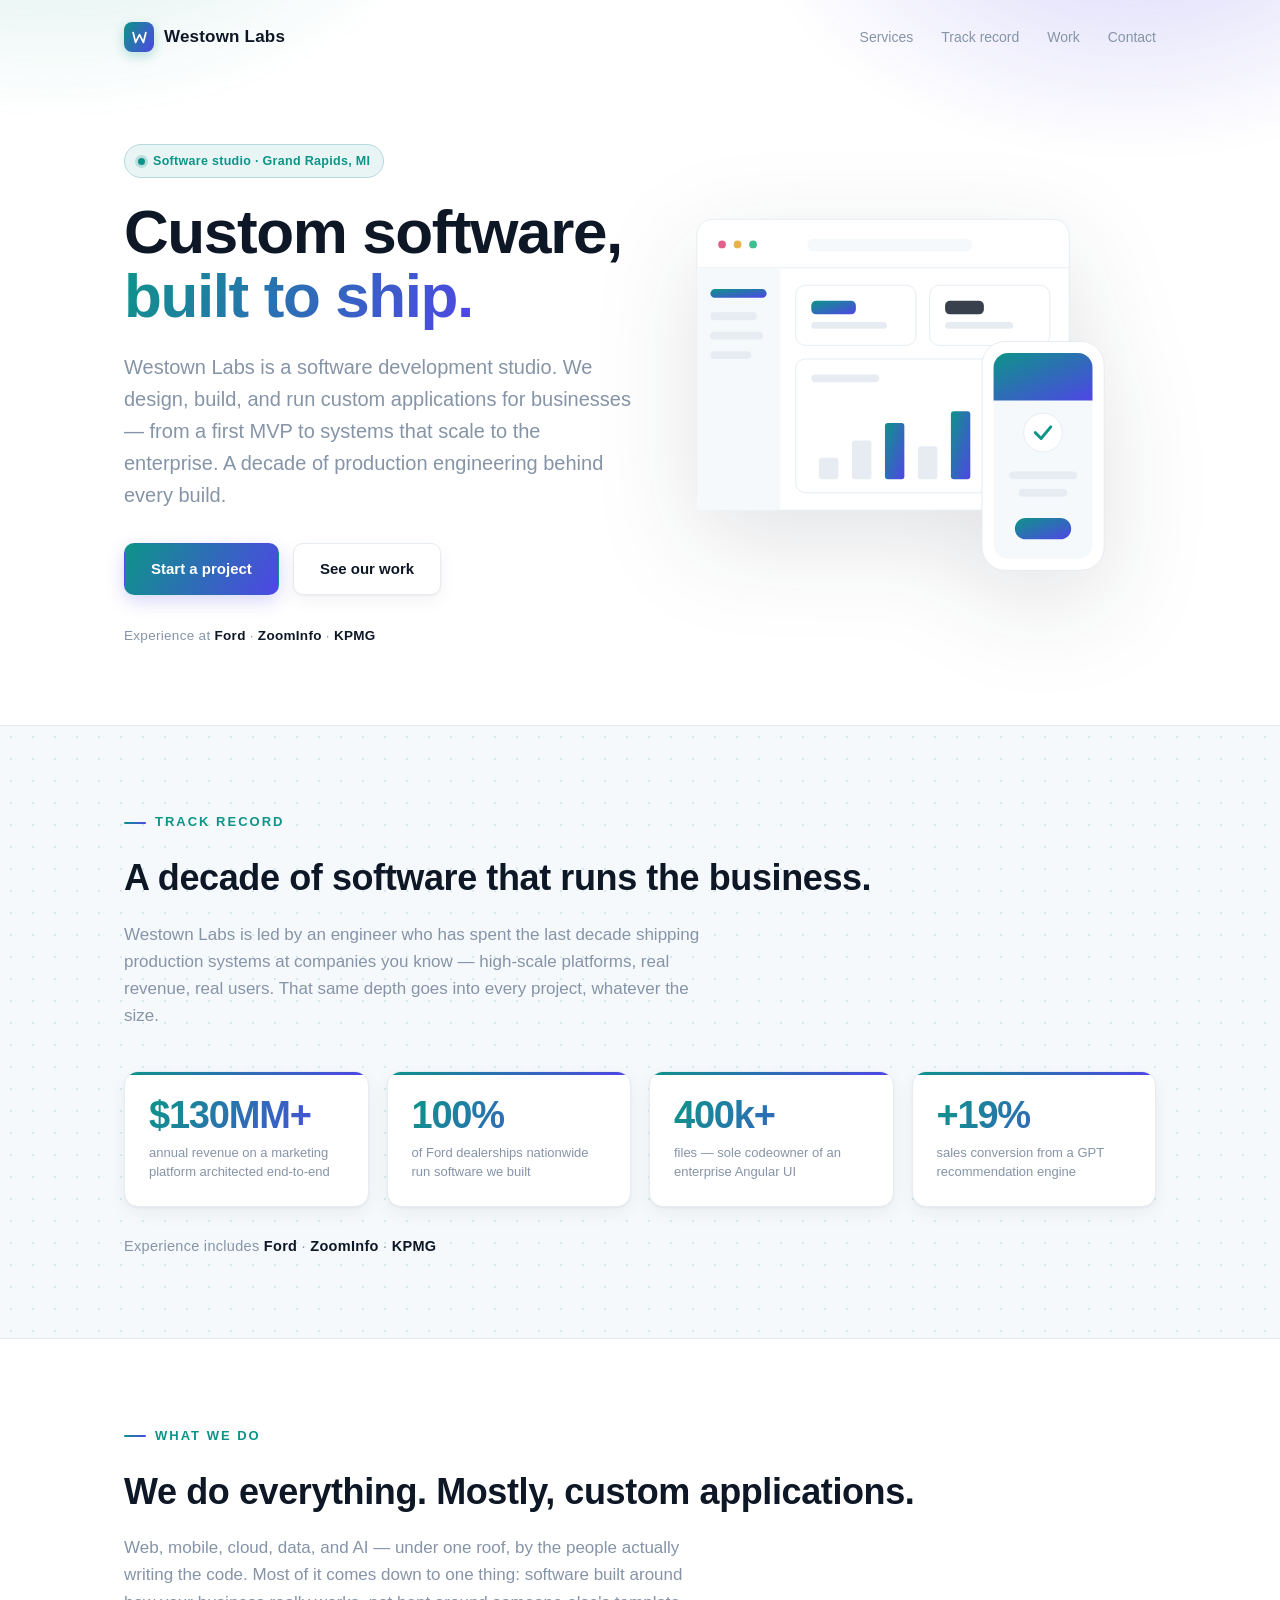
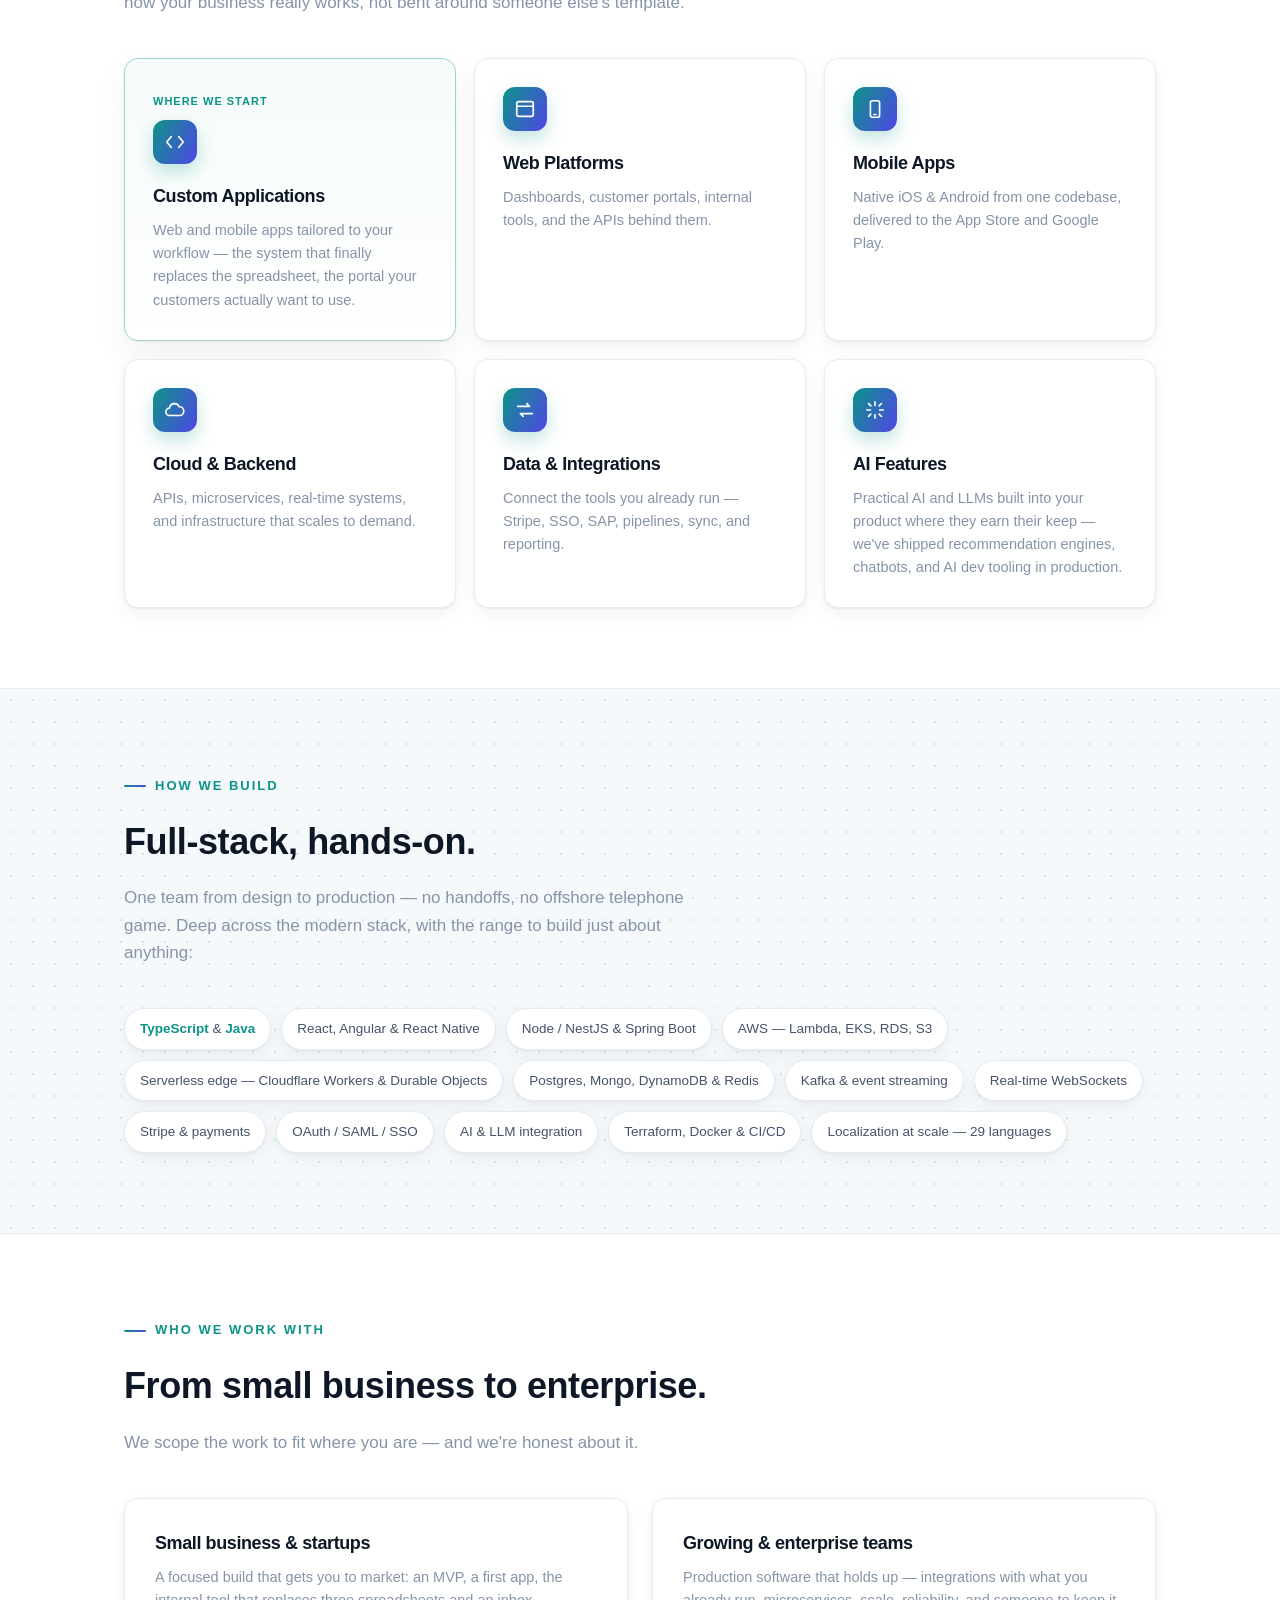
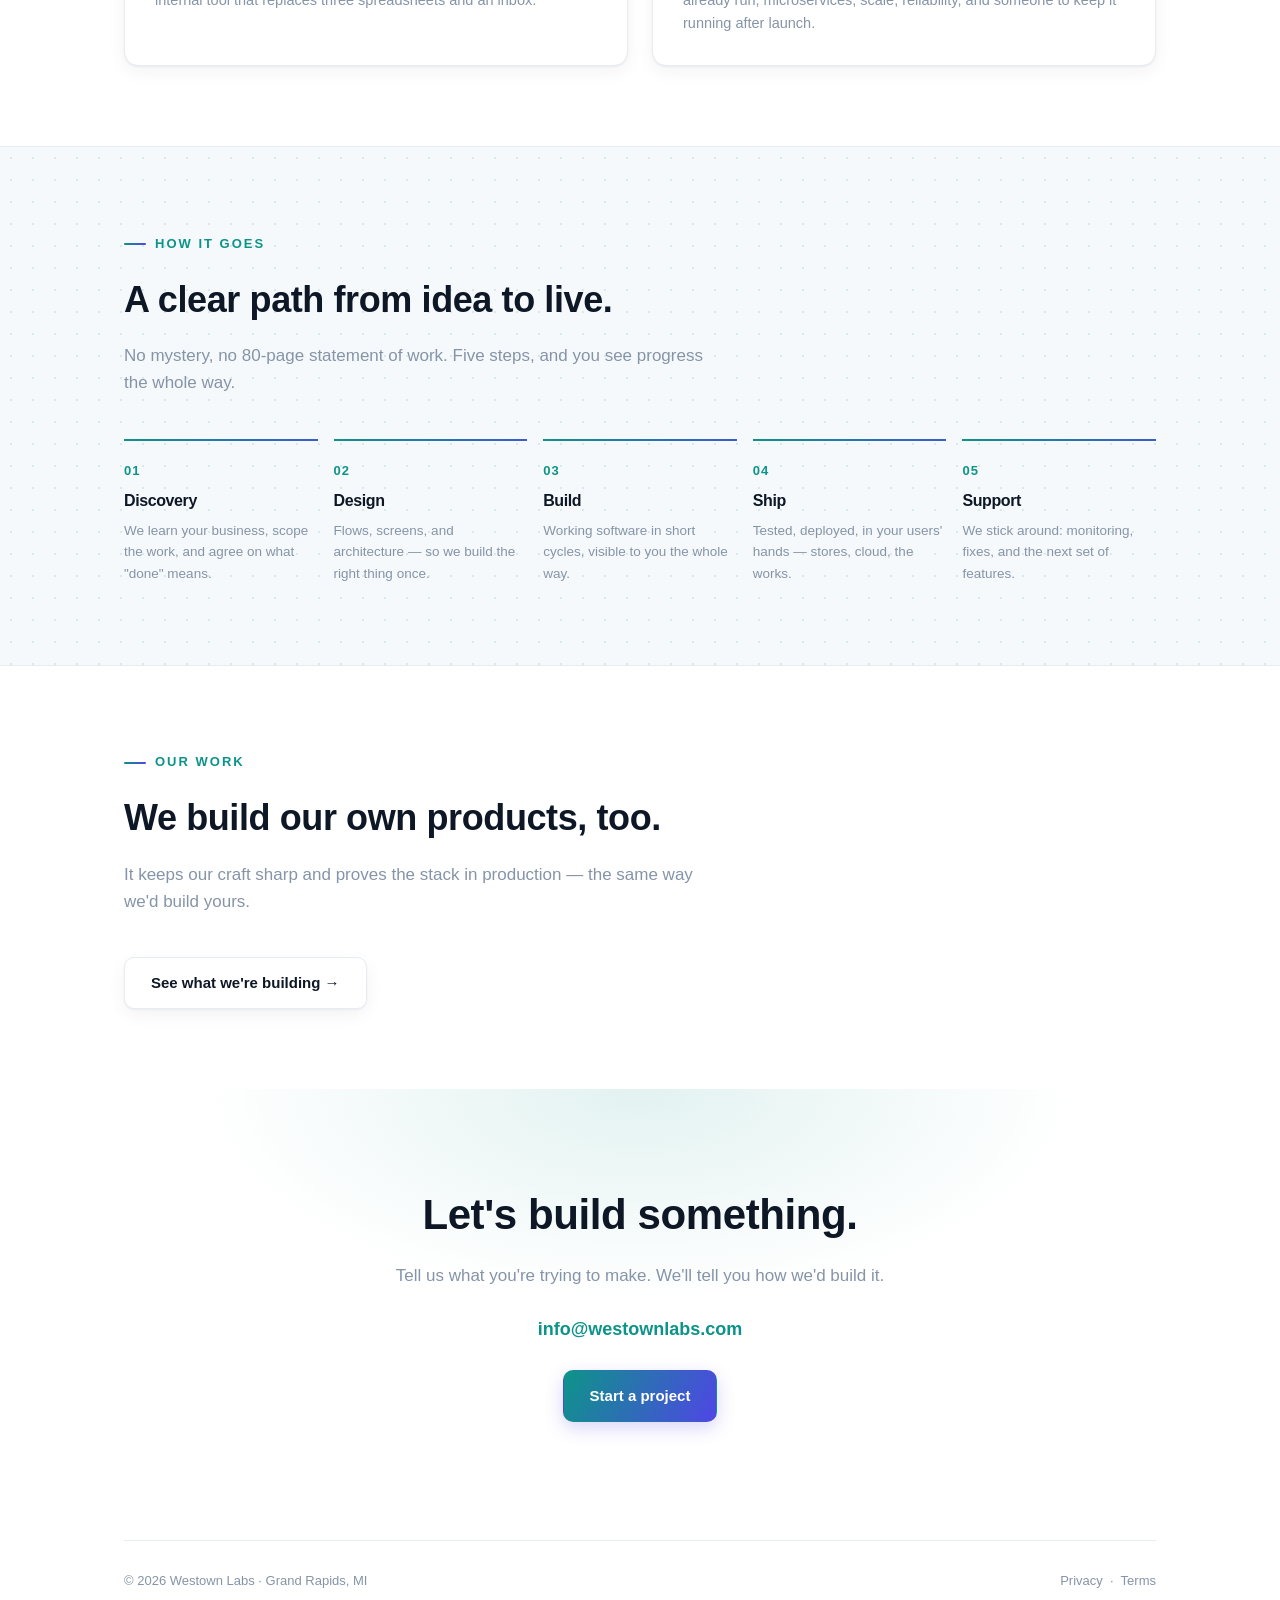
==== commit 1a9e5de3: "Polish site: commit to light theme, remove dead tile hover, add visuals - Lock in the light theme; d" ====
--- a/index.html
+++ b/index.html
@@ -7,49 +7,99 @@
   <meta name="description" content="Westown Labs is a software development studio. We design, build, and run custom web and mobile applications for businesses — from small business to enterprise. A decade of production engineering behind every build.">
   <link rel="canonical" href="https://westownlabs.com">
   <link rel="stylesheet" href="styles.css">
-  <script>(function(){try{var t=localStorage.getItem('wl-theme');if(t&&t!=='dark')document.documentElement.setAttribute('data-theme',t);}catch(e){}})();</script>
 </head>
 <body>
 
-<!-- TEMPORARY preview switcher — delete this block (and theme.js + the two unused theme blocks in styles.css) once a look is chosen -->
-<div class="switcher">
-  <b>Preview</b>
-  <div class="seg">
-    <button data-theme="dark" aria-pressed="true">Dark + teal</button>
-    <button data-theme="light" aria-pressed="false">Light</button>
-    <button data-theme="bold" aria-pressed="false">Bold</button>
-  </div>
-  <span class="note">Temporary theme switcher — remove before launch</span>
-</div>
-
-<div class="wrap">
-  <nav class="site">
-    <div class="logo">Westown Labs</div>
-    <div class="links">
-      <a href="#services">Services</a>
-      <a href="#track-record">Track record</a>
-      <a href="work.html">Work</a>
-      <a href="#contact">Contact</a>
-    </div>
-  </nav>
-
-  <header class="hero">
-    <h1>Custom software, <span class="accent grad">built to ship.</span></h1>
-    <p>Westown Labs is a software development studio. We design, build, and run custom
-       applications for businesses — from a first MVP to systems that scale to the enterprise.
-       A decade of production engineering behind every build.</p>
-    <div class="cta-row">
-      <a class="btn" href="mailto:info@westownlabs.com">Start a project</a>
-      <a class="btn ghost" href="work.html">See our work</a>
-    </div>
-  </header>
-</div>
+<header class="hero">
+  <div class="aurora" aria-hidden="true"></div>
+  <div class="wrap">
+    <nav class="site">
+      <span class="logo">
+        <span class="mark" aria-hidden="true">
+          <svg viewBox="0 0 24 24" fill="none" stroke="#fff" stroke-width="2.4" stroke-linecap="round" stroke-linejoin="round"><path d="M3 5l3.5 14L12 8l5.5 11L21 5"/></svg>
+        </span>
+        Westown Labs
+      </span>
+      <div class="links">
+        <a href="#services">Services</a>
+        <a href="#track-record">Track record</a>
+        <a href="work.html">Work</a>
+        <a href="#contact">Contact</a>
+      </div>
+    </nav>
+
+    <div class="hero-inner">
+      <div class="hero-copy">
+        <span class="badge">Software studio · Grand Rapids, MI</span>
+        <h1>Custom software, <span class="grad">built to ship.</span></h1>
+        <p>Westown Labs is a software development studio. We design, build, and run custom
+           applications for businesses — from a first MVP to systems that scale to the enterprise.
+           A decade of production engineering behind every build.</p>
+        <div class="cta-row">
+          <a class="btn" href="mailto:info@westownlabs.com">Start a project</a>
+          <a class="btn ghost" href="work.html">See our work</a>
+        </div>
+        <div class="hero-trust">Experience at <b>Ford</b> · <b>ZoomInfo</b> · <b>KPMG</b></div>
+      </div>
+
+      <div class="hero-visual" aria-hidden="true">
+        <svg viewBox="0 0 480 410" xmlns="http://www.w3.org/2000/svg" role="img" aria-label="Abstract dashboard and mobile app">
+          <defs>
+            <linearGradient id="g" x1="0" y1="0" x2="1" y2="1">
+              <stop offset="0" stop-color="var(--accent)"/>
+              <stop offset="1" stop-color="var(--accent-2)"/>
+            </linearGradient>
+          </defs>
+          <!-- web app window -->
+          <rect x="6" y="24" width="384" height="300" rx="16" fill="#fff" stroke="var(--border)"/>
+          <circle cx="32" cy="50" r="4" fill="#e2618a"/><circle cx="48" cy="50" r="4" fill="#e6b34d"/><circle cx="64" cy="50" r="4" fill="#3fbf8f"/>
+          <rect x="120" y="44" width="170" height="13" rx="6.5" fill="var(--bg-3)"/>
+          <line x1="6" y1="74" x2="390" y2="74" stroke="var(--border)"/>
+          <!-- sidebar -->
+          <rect x="6" y="74" width="86" height="250" fill="var(--bg-3)"/>
+          <rect x="20" y="96" width="58" height="9" rx="4.5" fill="url(#g)"/>
+          <rect x="20" y="120" width="48" height="8" rx="4" fill="var(--border)"/>
+          <rect x="20" y="140" width="54" height="8" rx="4" fill="var(--border)"/>
+          <rect x="20" y="160" width="42" height="8" rx="4" fill="var(--border)"/>
+          <!-- stat tiles -->
+          <rect x="108" y="92" width="124" height="62" rx="10" fill="#fff" stroke="var(--border)"/>
+          <rect x="124" y="108" width="46" height="14" rx="5" fill="url(#g)"/>
+          <rect x="124" y="130" width="78" height="7" rx="3.5" fill="var(--border)"/>
+          <rect x="246" y="92" width="124" height="62" rx="10" fill="#fff" stroke="var(--border)"/>
+          <rect x="262" y="108" width="40" height="14" rx="5" fill="var(--heading)" opacity=".82"/>
+          <rect x="262" y="130" width="70" height="7" rx="3.5" fill="var(--border)"/>
+          <!-- chart card -->
+          <rect x="108" y="168" width="262" height="138" rx="10" fill="#fff" stroke="var(--border)"/>
+          <rect x="124" y="184" width="70" height="8" rx="4" fill="var(--border)"/>
+          <rect x="132" y="270" width="20" height="22" rx="3" fill="var(--border)"/>
+          <rect x="166" y="252" width="20" height="40" rx="3" fill="var(--border)"/>
+          <rect x="200" y="234" width="20" height="58" rx="3" fill="url(#g)"/>
+          <rect x="234" y="258" width="20" height="34" rx="3" fill="var(--border)"/>
+          <rect x="268" y="222" width="20" height="70" rx="3" fill="url(#g)"/>
+          <rect x="302" y="246" width="20" height="46" rx="3" fill="var(--border)"/>
+          <rect x="336" y="232" width="20" height="60" rx="3" fill="url(#g)"/>
+          <!-- floating mobile -->
+          <g>
+            <rect x="300" y="150" width="126" height="236" rx="24" fill="#fff" stroke="var(--border)"/>
+            <rect x="312" y="162" width="102" height="212" rx="15" fill="var(--bg-3)"/>
+            <path d="M312 177a15 15 0 0 1 15-15h72a15 15 0 0 1 15 15v34H312z" fill="url(#g)"/>
+            <circle cx="363" cy="244" r="20" fill="#fff" stroke="var(--border)"/>
+            <path d="M355 244l6 6 10-12" stroke="var(--accent)" stroke-width="3" fill="none" stroke-linecap="round" stroke-linejoin="round"/>
+            <rect x="328" y="284" width="70" height="8" rx="4" fill="var(--border)"/>
+            <rect x="338" y="302" width="50" height="8" rx="4" fill="var(--border)"/>
+            <rect x="334" y="332" width="58" height="22" rx="11" fill="url(#g)"/>
+          </g>
+        </svg>
+      </div>
+    </div>
+  </div>
+</header>
 
 <section class="band alt" id="track-record">
   <div class="wrap">
     <div class="eyebrow">Track record</div>
     <h2>A decade of software that runs the business.</h2>
-    <p class="lead">Westown Labs is led by a senior engineer who has spent the last decade shipping
+    <p class="lead">Westown Labs is led by an engineer who has spent the last decade shipping
       production systems at companies you know — high-scale platforms, real revenue, real users.
       That same depth goes into every project, whatever the size.</p>
     <div class="stats">
@@ -73,33 +123,33 @@
     <div class="grid">
       <div class="card feature">
         <div class="tag">Where we start</div>
-        <div class="ico"><svg viewBox="0 0 24 24" width="20" height="20" fill="none" stroke="currentColor" stroke-width="1.8" stroke-linecap="round" stroke-linejoin="round"><path d="M8 6 3 12l5 6M16 6l5 6-5 6"/></svg></div>
+        <div class="ico"><svg viewBox="0 0 24 24" width="22" height="22" fill="none" stroke="currentColor" stroke-width="1.8" stroke-linecap="round" stroke-linejoin="round"><path d="M8 6 3 12l5 6M16 6l5 6-5 6"/></svg></div>
         <h3>Custom Applications</h3>
         <p>Web and mobile apps tailored to your workflow — the system that finally replaces the
           spreadsheet, the portal your customers actually want to use.</p>
       </div>
       <div class="card">
-        <div class="ico"><svg viewBox="0 0 24 24" width="20" height="20" fill="none" stroke="currentColor" stroke-width="1.8" stroke-linecap="round" stroke-linejoin="round"><rect x="3" y="4" width="18" height="16" rx="2"/><path d="M3 9h18"/></svg></div>
+        <div class="ico"><svg viewBox="0 0 24 24" width="22" height="22" fill="none" stroke="currentColor" stroke-width="1.8" stroke-linecap="round" stroke-linejoin="round"><rect x="3" y="4" width="18" height="16" rx="2"/><path d="M3 9h18"/></svg></div>
         <h3>Web Platforms</h3>
         <p>Dashboards, customer portals, internal tools, and the APIs behind them.</p>
       </div>
       <div class="card">
-        <div class="ico"><svg viewBox="0 0 24 24" width="20" height="20" fill="none" stroke="currentColor" stroke-width="1.8" stroke-linecap="round" stroke-linejoin="round"><rect x="7" y="3" width="10" height="18" rx="2"/><path d="M11 18h2"/></svg></div>
+        <div class="ico"><svg viewBox="0 0 24 24" width="22" height="22" fill="none" stroke="currentColor" stroke-width="1.8" stroke-linecap="round" stroke-linejoin="round"><rect x="7" y="3" width="10" height="18" rx="2"/><path d="M11 18h2"/></svg></div>
         <h3>Mobile Apps</h3>
         <p>Native iOS &amp; Android from one codebase, delivered to the App Store and Google Play.</p>
       </div>
       <div class="card">
-        <div class="ico"><svg viewBox="0 0 24 24" width="20" height="20" fill="none" stroke="currentColor" stroke-width="1.8" stroke-linecap="round" stroke-linejoin="round"><path d="M6 18a4 4 0 0 1 0-8 5.5 5.5 0 0 1 10.6-1.5A4 4 0 0 1 17 18Z"/></svg></div>
+        <div class="ico"><svg viewBox="0 0 24 24" width="22" height="22" fill="none" stroke="currentColor" stroke-width="1.8" stroke-linecap="round" stroke-linejoin="round"><path d="M6 18a4 4 0 0 1 0-8 5.5 5.5 0 0 1 10.6-1.5A4 4 0 0 1 17 18Z"/></svg></div>
         <h3>Cloud &amp; Backend</h3>
         <p>APIs, microservices, real-time systems, and infrastructure that scales to demand.</p>
       </div>
       <div class="card">
-        <div class="ico"><svg viewBox="0 0 24 24" width="20" height="20" fill="none" stroke="currentColor" stroke-width="1.8" stroke-linecap="round" stroke-linejoin="round"><path d="M4 8h13l-3-3m6 11H7l3 3"/></svg></div>
+        <div class="ico"><svg viewBox="0 0 24 24" width="22" height="22" fill="none" stroke="currentColor" stroke-width="1.8" stroke-linecap="round" stroke-linejoin="round"><path d="M4 8h13l-3-3m6 11H7l3 3"/></svg></div>
         <h3>Data &amp; Integrations</h3>
         <p>Connect the tools you already run — Stripe, SSO, SAP, pipelines, sync, and reporting.</p>
       </div>
       <div class="card">
-        <div class="ico"><svg viewBox="0 0 24 24" width="20" height="20" fill="none" stroke="currentColor" stroke-width="1.8" stroke-linecap="round" stroke-linejoin="round"><path d="M12 3v4M12 17v4M3 12h4M17 12h4M7.5 7.5 5 5M19 19l-2.5-2.5M16.5 7.5 19 5M5 19l2.5-2.5"/></svg></div>
+        <div class="ico"><svg viewBox="0 0 24 24" width="22" height="22" fill="none" stroke="currentColor" stroke-width="1.8" stroke-linecap="round" stroke-linejoin="round"><path d="M12 3v4M12 17v4M3 12h4M17 12h4M7.5 7.5 5 5M19 19l-2.5-2.5M16.5 7.5 19 5M5 19l2.5-2.5"/></svg></div>
         <h3>AI Features</h3>
         <p>Practical AI and LLMs built into your product where they earn their keep — we've shipped
           recommendation engines, chatbots, and AI dev tooling in production.</p>
@@ -111,7 +161,7 @@
 <section class="band alt">
   <div class="wrap">
     <div class="eyebrow">How we build</div>
-    <h2>Senior, full-stack, hands-on.</h2>
+    <h2>Full-stack, hands-on.</h2>
     <p class="lead">One team from design to production — no handoffs, no offshore telephone game.
       Deep across the modern stack, with the range to build just about anything:</p>
     <div class="chips">
@@ -193,6 +243,5 @@
   </footer>
 </div>
 
-<script src="theme.js"></script>
 </body>
 </html>
--- a/styles.css
+++ b/styles.css
@@ -1,70 +1,29 @@
-/* Westown Labs — studio site. Three themes via CSS variables, swapped by [data-theme] on <html>
-   (see theme.js). The preview toggle is TEMPORARY — pick a theme, then delete the switcher + the
-   two non-chosen blocks below. */
-
-/* ---- Theme A: Dark + teal (default) ---- */
+/* Westown Labs — studio site. Light theme, design tokens via CSS variables on :root.
+   Inline SVG illustrations read these same vars, so the palette stays consistent everywhere. */
+
 :root {
-  --bg: #0a0a0a;
-  --bg-2: #141414;
-  --bg-3: #0f0f0f;
-  --text: #c9ccd1;
-  --text-dim: #8a8f98;
-  --heading: #ffffff;
-  --accent: #00a6a6;
-  --accent-2: #19d3d3;
-  --on-accent: #06201f;
-  --border: #242424;
-  --card-shadow: none;
-  --radius: 12px;
-  --maxw: 1040px;
+  --bg: #ffffff;
+  --bg-2: #ffffff;        /* cards */
+  --bg-3: #f6f9fb;        /* alt bands */
+  --text: #45526a;
+  --text-dim: #8694a8;
+  --heading: #0e1726;
+  --accent: #0d9488;      /* teal */
+  --accent-2: #4f46e5;    /* indigo — the gradient partner */
+  --on-accent: #ffffff;
+  --border: #e6ecf2;
+  --border-2: #eef2f7;
+  --card-shadow: 0 1px 2px rgba(15, 23, 42, .05), 0 14px 34px rgba(15, 23, 42, .06);
+  --card-shadow-sm: 0 1px 2px rgba(15, 23, 42, .05), 0 6px 18px rgba(15, 23, 42, .05);
+  --grad: linear-gradient(118deg, var(--accent), var(--accent-2));
+  --radius: 14px;
+  --maxw: 1080px;
   --font: -apple-system, BlinkMacSystemFont, 'Segoe UI', Roboto, Helvetica, Arial, sans-serif;
 
-  --hero-size: clamp(38px, 6vw, 60px);
-  --hero-weight: 750;
-  --hero-spacing: -1px;
-  --hero-line: 1.05;
-}
-
-/* ---- Theme B: Clean & light corporate ---- */
-[data-theme="light"] {
-  --bg: #ffffff;
-  --bg-2: #ffffff;
-  --bg-3: #f6f8fa;
-  --text: #475569;
-  --text-dim: #94a3b8;
-  --heading: #0f172a;
-  --accent: #0d9488;
-  --accent-2: #0f766e;
-  --on-accent: #ffffff;
-  --border: #e3e8ee;
-  --card-shadow: 0 1px 2px rgba(15, 23, 42, .06), 0 10px 30px rgba(15, 23, 42, .05);
-  --radius: 12px;
-
-  --hero-size: clamp(38px, 6vw, 58px);
-  --hero-weight: 700;
-  --hero-spacing: -1px;
-  --hero-line: 1.08;
-}
-
-/* ---- Theme C: Bold & modern ---- */
-[data-theme="bold"] {
-  --bg: #07070c;
-  --bg-2: #12121d;
-  --bg-3: #0a0a12;
-  --text: #cdd0e2;
-  --text-dim: #8b8fa8;
-  --heading: #ffffff;
-  --accent: #1ee0cf;
-  --accent-2: #6d5efc;
-  --on-accent: #07070c;
-  --border: #20202f;
-  --card-shadow: 0 24px 60px rgba(0, 0, 0, .5);
-  --radius: 18px;
-
-  --hero-size: clamp(46px, 10vw, 104px);
-  --hero-weight: 800;
-  --hero-spacing: -3px;
-  --hero-line: 0.94;
+  --hero-size: clamp(40px, 6vw, 62px);
+  --hero-weight: 760;
+  --hero-spacing: -1.4px;
+  --hero-line: 1.04;
 }
 
 /* ---------- base ---------- */
@@ -76,41 +35,36 @@
   font-family: var(--font);
   line-height: 1.6;
   -webkit-font-smoothing: antialiased;
-  transition: background .25s ease, color .25s ease;
+  text-rendering: optimizeLegibility;
 }
 a { color: var(--accent); text-decoration: none; }
 a:hover { text-decoration: underline; }
 .wrap { max-width: var(--maxw); margin: 0 auto; padding: 0 24px; }
-section { border-top: 1px solid transparent; }
 
 h1, h2, h3 { color: var(--heading); letter-spacing: -.4px; }
 .eyebrow {
+  display: inline-flex; align-items: center; gap: 9px;
   font-size: 13px; font-weight: 700; letter-spacing: 2px; text-transform: uppercase;
-  color: var(--accent); margin-bottom: 14px;
+  color: var(--accent); margin-bottom: 16px;
+}
+.eyebrow::before {
+  content: ""; width: 22px; height: 2px; border-radius: 2px;
+  background: var(--grad);
 }
 .accent { color: var(--accent); }
-[data-theme="bold"] .grad {
-  background: linear-gradient(110deg, var(--accent), var(--accent-2));
+.grad {
+  background: var(--grad);
   -webkit-background-clip: text; background-clip: text; color: transparent;
 }
 
-/* ---------- theme switcher (TEMPORARY) ---------- */
-.switcher {
-  position: sticky; top: 0; z-index: 50;
-  display: flex; align-items: center; gap: 12px;
-  padding: 8px 24px;
-  background: var(--bg-2);
-  border-bottom: 1px solid var(--border);
-  font-size: 12px; color: var(--text-dim);
-}
-.switcher b { color: var(--heading); font-weight: 600; }
-.switcher .seg { display: inline-flex; border: 1px solid var(--border); border-radius: 999px; overflow: hidden; }
-.switcher button {
-  font: inherit; cursor: pointer; border: 0; background: transparent;
-  color: var(--text-dim); padding: 5px 14px; transition: all .15s;
-}
-.switcher button[aria-pressed="true"] { background: var(--accent); color: var(--on-accent); font-weight: 700; }
-.switcher .note { margin-left: auto; opacity: .7; }
+/* ---------- logo mark ---------- */
+.logo { display: inline-flex; align-items: center; gap: 10px; }
+.logo .mark {
+  width: 30px; height: 30px; border-radius: 8px; flex: none;
+  display: grid; place-items: center;
+  background: var(--grad); box-shadow: 0 4px 12px rgba(13, 148, 136, .28);
+}
+.logo .mark svg { width: 17px; height: 17px; display: block; }
 
 /* ---------- nav ---------- */
 nav.site {
@@ -118,54 +72,95 @@
   padding: 22px 0;
 }
 nav.site .logo { font-size: 17px; font-weight: 800; color: var(--heading); letter-spacing: .2px; }
-nav.site .links { display: flex; gap: 26px; font-size: 14px; }
-nav.site .links a { color: var(--text-dim); }
+nav.site a.logo:hover { text-decoration: none; }
+nav.site .links { display: flex; gap: 28px; font-size: 14px; }
+nav.site .links a { color: var(--text-dim); font-weight: 500; }
 nav.site .links a:hover { color: var(--heading); text-decoration: none; }
 
 /* ---------- buttons ---------- */
 .btn {
   display: inline-flex; align-items: center; gap: 8px;
-  padding: 13px 26px; border-radius: 8px; font-size: 15px; font-weight: 600;
-  background: var(--accent); color: var(--on-accent); border: 1px solid transparent;
-  transition: transform .15s, filter .15s;
-}
-.btn:hover { filter: brightness(1.08); text-decoration: none; transform: translateY(-1px); }
-.btn.ghost { background: transparent; color: var(--heading); border-color: var(--border); }
-.btn.ghost:hover { border-color: var(--accent); color: var(--accent); filter: none; }
-[data-theme="bold"] .btn { border-radius: 999px; background: linear-gradient(120deg, var(--accent), var(--accent-2)); }
-[data-theme="bold"] .btn.ghost { background: transparent; }
+  padding: 13px 26px; border-radius: 10px; font-size: 15px; font-weight: 600;
+  background: var(--grad); color: var(--on-accent); border: 1px solid transparent;
+  box-shadow: 0 6px 18px rgba(79, 70, 229, .22);
+  transition: transform .15s ease, box-shadow .15s ease, filter .15s ease;
+}
+.btn:hover { text-decoration: none; transform: translateY(-2px); box-shadow: 0 10px 26px rgba(79, 70, 229, .3); filter: saturate(1.05); }
+.btn.ghost {
+  background: #fff; color: var(--heading); border-color: var(--border);
+  box-shadow: var(--card-shadow-sm);
+}
+.btn.ghost:hover { border-color: color-mix(in srgb, var(--accent) 55%, var(--border)); color: var(--accent); }
 
 /* ---------- hero ---------- */
-.hero { padding: 92px 0 64px; }
+.hero { position: relative; overflow: hidden; }
+.hero .aurora {
+  position: absolute; inset: -20% -10% auto -10%; height: 620px; z-index: 0; pointer-events: none;
+  background:
+    radial-gradient(540px 360px at 82% 8%, color-mix(in srgb, var(--accent-2) 22%, transparent), transparent 70%),
+    radial-gradient(620px 420px at 12% -4%, color-mix(in srgb, var(--accent) 20%, transparent), transparent 68%);
+  filter: blur(8px);
+}
+.hero .wrap { position: relative; z-index: 1; }
+.hero-inner {
+  display: grid; grid-template-columns: 1.05fr .95fr; gap: 52px; align-items: center;
+  padding: 70px 0 78px;
+}
+.badge {
+  display: inline-flex; align-items: center; gap: 8px;
+  font-size: 12.5px; font-weight: 600; letter-spacing: .3px;
+  color: var(--accent); background: color-mix(in srgb, var(--accent) 9%, #fff);
+  border: 1px solid color-mix(in srgb, var(--accent) 22%, var(--border));
+  padding: 6px 13px; border-radius: 999px; margin-bottom: 22px;
+}
+.badge::before { content: ""; width: 7px; height: 7px; border-radius: 999px; background: var(--accent); box-shadow: 0 0 0 3px color-mix(in srgb, var(--accent) 22%, transparent); }
 .hero h1 {
   font-size: var(--hero-size); font-weight: var(--hero-weight);
   letter-spacing: var(--hero-spacing); line-height: var(--hero-line);
-  max-width: 18ch; margin-bottom: 22px;
-}
-.hero p { font-size: clamp(17px, 2vw, 20px); color: var(--text-dim); max-width: 60ch; margin-bottom: 32px; }
+  max-width: 16ch; margin-bottom: 22px;
+}
+.hero p { font-size: clamp(17px, 2vw, 20px); color: var(--text-dim); max-width: 54ch; margin-bottom: 32px; }
 .hero .cta-row { display: flex; gap: 14px; flex-wrap: wrap; }
+.hero-trust { margin-top: 30px; font-size: 13.5px; color: var(--text-dim); letter-spacing: .3px; }
+.hero-trust b { color: var(--heading); font-weight: 700; }
+
+/* hero illustration */
+.hero-visual { position: relative; }
+.hero-visual svg { width: 100%; height: auto; display: block; filter: drop-shadow(0 30px 50px rgba(15, 23, 42, .12)); }
 
 /* ---------- generic section ---------- */
-.band { padding: 72px 0; }
-.band.alt { background: var(--bg-3); border-top: 1px solid var(--border); border-bottom: 1px solid var(--border); }
-.band h2 { font-size: clamp(26px, 3.2vw, 34px); font-weight: 750; margin-bottom: 14px; }
-.band .lead { font-size: 17px; color: var(--text-dim); max-width: 62ch; margin-bottom: 40px; }
+.band { padding: 80px 0; position: relative; }
+.band.alt {
+  background: var(--bg-3); border-top: 1px solid var(--border); border-bottom: 1px solid var(--border);
+  background-image:
+    radial-gradient(color-mix(in srgb, var(--accent) 14%, transparent) 1px, transparent 1px);
+  background-size: 22px 22px;
+}
+.band.alt > .wrap { position: relative; }
+.band h2 { font-size: clamp(27px, 3.3vw, 36px); font-weight: 760; margin-bottom: 14px; }
+.band .lead { font-size: 17px; color: var(--text-dim); max-width: 62ch; margin-bottom: 42px; }
 
 /* ---------- services grid ---------- */
 .grid { display: grid; grid-template-columns: repeat(3, 1fr); gap: 18px; }
 .card {
   background: var(--bg-2); border: 1px solid var(--border); border-radius: var(--radius);
-  padding: 26px; box-shadow: var(--card-shadow); transition: transform .15s, border-color .15s;
-}
-.card:hover { transform: translateY(-3px); border-color: var(--accent); }
+  padding: 28px; box-shadow: var(--card-shadow-sm);
+}
 .card .ico {
-  width: 40px; height: 40px; border-radius: 10px; margin-bottom: 16px;
-  display: grid; place-items: center; font-size: 20px;
-  background: color-mix(in srgb, var(--accent) 16%, transparent); color: var(--accent);
-}
+  width: 44px; height: 44px; border-radius: 12px; margin-bottom: 18px;
+  display: grid; place-items: center;
+  background: var(--grad); color: #fff;
+  box-shadow: 0 8px 18px rgba(13, 148, 136, .25);
+}
+.card .ico svg { width: 22px; height: 22px; }
 .card h3 { font-size: 18px; font-weight: 700; margin-bottom: 8px; }
 .card p { font-size: 14.5px; color: var(--text-dim); }
-.card.feature { border-color: color-mix(in srgb, var(--accent) 45%, var(--border)); }
+.card.feature {
+  border-color: color-mix(in srgb, var(--accent) 32%, var(--border));
+  box-shadow: var(--card-shadow);
+  background:
+    linear-gradient(180deg, color-mix(in srgb, var(--accent) 4%, #fff), #fff);
+}
 .card.feature .tag {
   display: inline-block; font-size: 11px; font-weight: 700; letter-spacing: 1px; text-transform: uppercase;
   color: var(--accent); margin-bottom: 10px;
@@ -174,66 +169,81 @@
 /* ---------- stack / capabilities ---------- */
 .chips { display: flex; flex-wrap: wrap; gap: 10px; margin-top: 8px; }
 .chip {
-  font-size: 13.5px; color: var(--text); padding: 8px 14px; border-radius: 999px;
-  background: var(--bg-2); border: 1px solid var(--border);
-}
-.chip b { color: var(--accent); font-weight: 600; }
+  font-size: 13.5px; color: var(--text); padding: 9px 15px; border-radius: 999px;
+  background: #fff; border: 1px solid var(--border); box-shadow: var(--card-shadow-sm);
+}
+.chip b { color: var(--accent); font-weight: 700; }
 
 /* ---------- track record / stats ---------- */
-.stats { display: grid; grid-template-columns: repeat(4, 1fr); gap: 18px; margin-bottom: 26px; }
+.stats { display: grid; grid-template-columns: repeat(4, 1fr); gap: 18px; margin-bottom: 28px; }
 .stat {
   background: var(--bg-2); border: 1px solid var(--border); border-radius: var(--radius);
-  padding: 22px; box-shadow: var(--card-shadow);
+  padding: 24px; box-shadow: var(--card-shadow-sm); position: relative; overflow: hidden;
+}
+.stat::before {
+  content: ""; position: absolute; top: 0; left: 0; width: 100%; height: 3px; background: var(--grad);
 }
 .stat .num {
-  font-size: clamp(28px, 3.4vw, 38px); font-weight: 800; color: var(--heading);
+  font-size: clamp(28px, 3.4vw, 38px); font-weight: 800;
+  background: var(--grad); -webkit-background-clip: text; background-clip: text; color: transparent;
   letter-spacing: -1.2px; line-height: 1; margin-bottom: 10px;
-}
-[data-theme="bold"] .stat .num {
-  background: linear-gradient(110deg, var(--accent), var(--accent-2));
-  -webkit-background-clip: text; background-clip: text; color: transparent;
 }
 .stat .lbl { font-size: 13px; color: var(--text-dim); line-height: 1.45; }
 .prev { font-size: 14.5px; color: var(--text-dim); letter-spacing: .3px; }
-.prev b { color: var(--heading); font-weight: 600; }
+.prev b { color: var(--heading); font-weight: 700; }
 
 /* ---------- process ---------- */
 .steps { display: grid; grid-template-columns: repeat(5, 1fr); gap: 16px; counter-reset: step; }
-.step { position: relative; padding-top: 14px; border-top: 2px solid var(--border); }
+.step { position: relative; padding-top: 16px; border-top: 2px solid transparent; border-image: var(--grad) 1; }
 .step::before {
   counter-increment: step; content: "0" counter(step);
-  font-size: 13px; font-weight: 700; color: var(--accent); letter-spacing: 1px;
+  font-size: 13px; font-weight: 800; color: var(--accent); letter-spacing: 1px;
 }
 .step h3 { font-size: 16px; font-weight: 700; margin: 6px 0 6px; }
 .step p { font-size: 13.5px; color: var(--text-dim); }
 
 /* ---------- two-up / who we work with ---------- */
-.split { display: grid; grid-template-columns: 1fr 1fr; gap: 28px; }
+.split { display: grid; grid-template-columns: 1fr 1fr; gap: 24px; }
+.split .card { padding: 30px; }
 .split .card p { margin-top: 8px; }
 
 /* ---------- work / portfolio cards ---------- */
-.work { display: grid; gap: 20px; }
+.work { display: grid; gap: 24px; }
 .work-card {
-  display: grid; grid-template-columns: 1.1fr 1fr; gap: 30px; align-items: center;
+  display: grid; grid-template-columns: .9fr 1.1fr; gap: 0; align-items: stretch;
   background: var(--bg-2); border: 1px solid var(--border); border-radius: var(--radius);
-  padding: 32px; box-shadow: var(--card-shadow);
-}
-.work-card .status {
+  overflow: hidden; box-shadow: var(--card-shadow);
+}
+.work-media {
+  position: relative; min-height: 260px; padding: 26px;
+  display: flex; align-items: flex-end;
+  background:
+    radial-gradient(120% 120% at 0% 0%, color-mix(in srgb, var(--accent) 90%, #fff), var(--accent-2));
+}
+.work-media svg { position: absolute; inset: 0; width: 100%; height: 100%; }
+.work-media .status {
+  position: relative; z-index: 1;
   display: inline-block; font-size: 11px; font-weight: 700; letter-spacing: 1.2px; text-transform: uppercase;
-  color: var(--accent); border: 1px solid color-mix(in srgb, var(--accent) 40%, var(--border));
-  border-radius: 999px; padding: 4px 12px; margin-bottom: 14px;
-}
-.work-card h3 { font-size: 24px; font-weight: 750; margin-bottom: 6px; }
-.work-card .kind { font-size: 14px; color: var(--accent); margin-bottom: 12px; }
-.work-card p { font-size: 15px; color: var(--text-dim); margin-bottom: 18px; }
-.work-card .meta { list-style: none; font-size: 13.5px; }
-.work-card .meta li { padding: 9px 0; border-bottom: 1px solid var(--border); color: var(--text); }
+  color: #fff; background: rgba(255, 255, 255, .16); border: 1px solid rgba(255, 255, 255, .35);
+  border-radius: 999px; padding: 5px 13px; backdrop-filter: blur(4px);
+}
+.work-card .info { padding: 32px; }
+.work-card h3 { font-size: 24px; font-weight: 760; margin-bottom: 6px; }
+.work-card .kind { font-size: 14px; color: var(--accent); font-weight: 600; margin-bottom: 14px; }
+.work-card .info > p { font-size: 15px; color: var(--text-dim); margin-bottom: 18px; }
+.work-card .meta { list-style: none; font-size: 13.5px; margin-bottom: 20px; }
+.work-card .meta li { padding: 9px 0; border-bottom: 1px solid var(--border-2); color: var(--text); }
 .work-card .meta li:last-child { border: 0; }
 .work-card .meta span { color: var(--text-dim); display: inline-block; min-width: 84px; }
 
 /* ---------- contact ---------- */
-.contact { text-align: center; padding: 84px 0; }
-.contact h2 { font-size: clamp(28px, 4vw, 40px); font-weight: 800; margin-bottom: 14px; }
+.contact { text-align: center; padding: 92px 0; position: relative; overflow: hidden; }
+.contact::before {
+  content: ""; position: absolute; inset: 0; z-index: 0; pointer-events: none;
+  background: radial-gradient(620px 300px at 50% 0%, color-mix(in srgb, var(--accent) 12%, transparent), transparent 70%);
+}
+.contact .wrap { position: relative; z-index: 1; }
+.contact h2 { font-size: clamp(28px, 4vw, 42px); font-weight: 800; margin-bottom: 14px; }
 .contact p { font-size: 17px; color: var(--text-dim); margin-bottom: 26px; }
 .contact .mail { font-size: 18px; font-weight: 600; }
 
@@ -247,19 +257,23 @@
 footer.site a:hover { color: var(--heading); }
 
 /* ---------- responsive ---------- */
+@media (max-width: 900px) {
+  .hero-inner { grid-template-columns: 1fr; gap: 36px; padding: 48px 0 60px; }
+  .hero-visual { max-width: 520px; }
+  .hero h1, .hero p { max-width: none; }
+}
 @media (max-width: 860px) {
   .grid { grid-template-columns: 1fr 1fr; }
   .steps { grid-template-columns: 1fr 1fr; }
   .stats { grid-template-columns: 1fr 1fr; }
-  .split, .work-card { grid-template-columns: 1fr; }
-  .work-card .visual { order: 2; }
+  .split { grid-template-columns: 1fr; }
+  .work-card { grid-template-columns: 1fr; }
+  .work-media { min-height: 200px; order: -1; }
 }
 @media (max-width: 560px) {
   nav.site .links { gap: 14px; font-size: 13px; }
   .grid { grid-template-columns: 1fr; }
   .steps { grid-template-columns: 1fr; }
   .stats { grid-template-columns: 1fr; }
-  .switcher { flex-wrap: wrap; }
-  .switcher .note { display: none; }
   footer.site { flex-direction: column; gap: 10px; text-align: center; }
 }
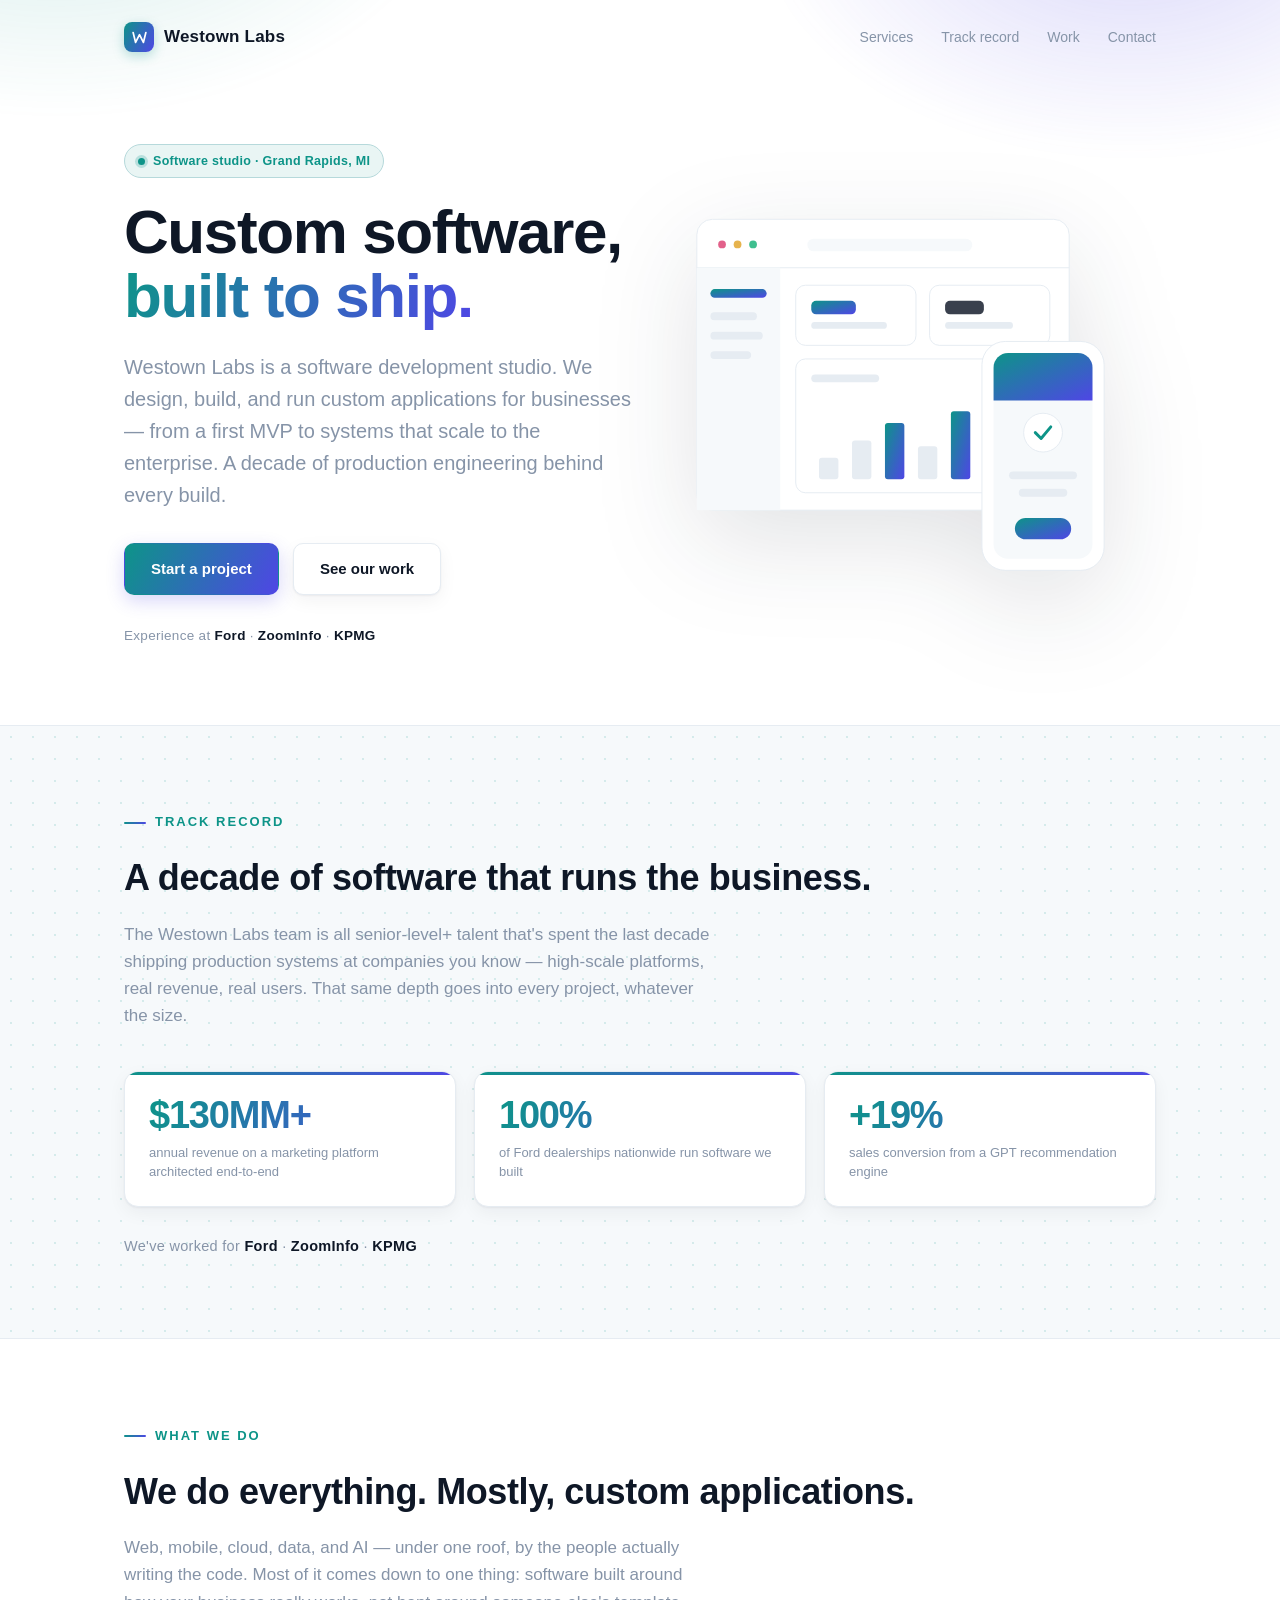
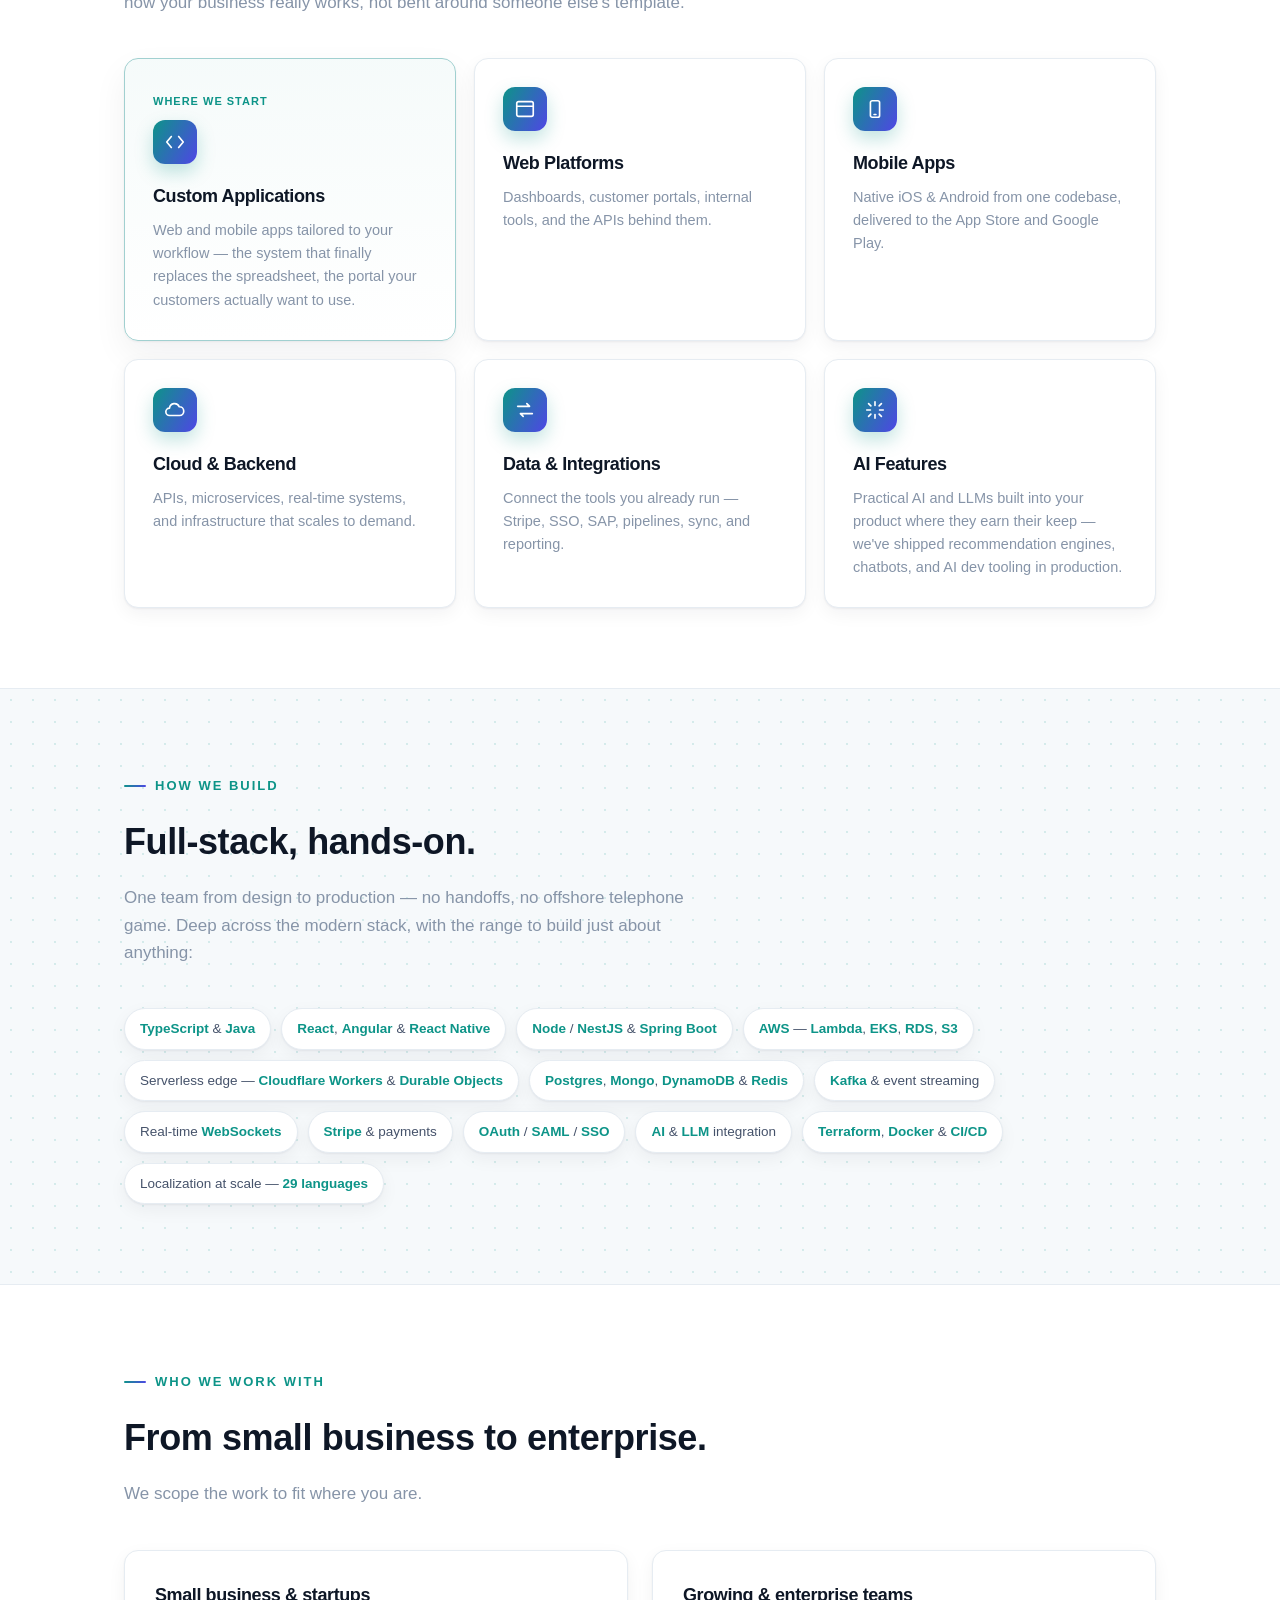
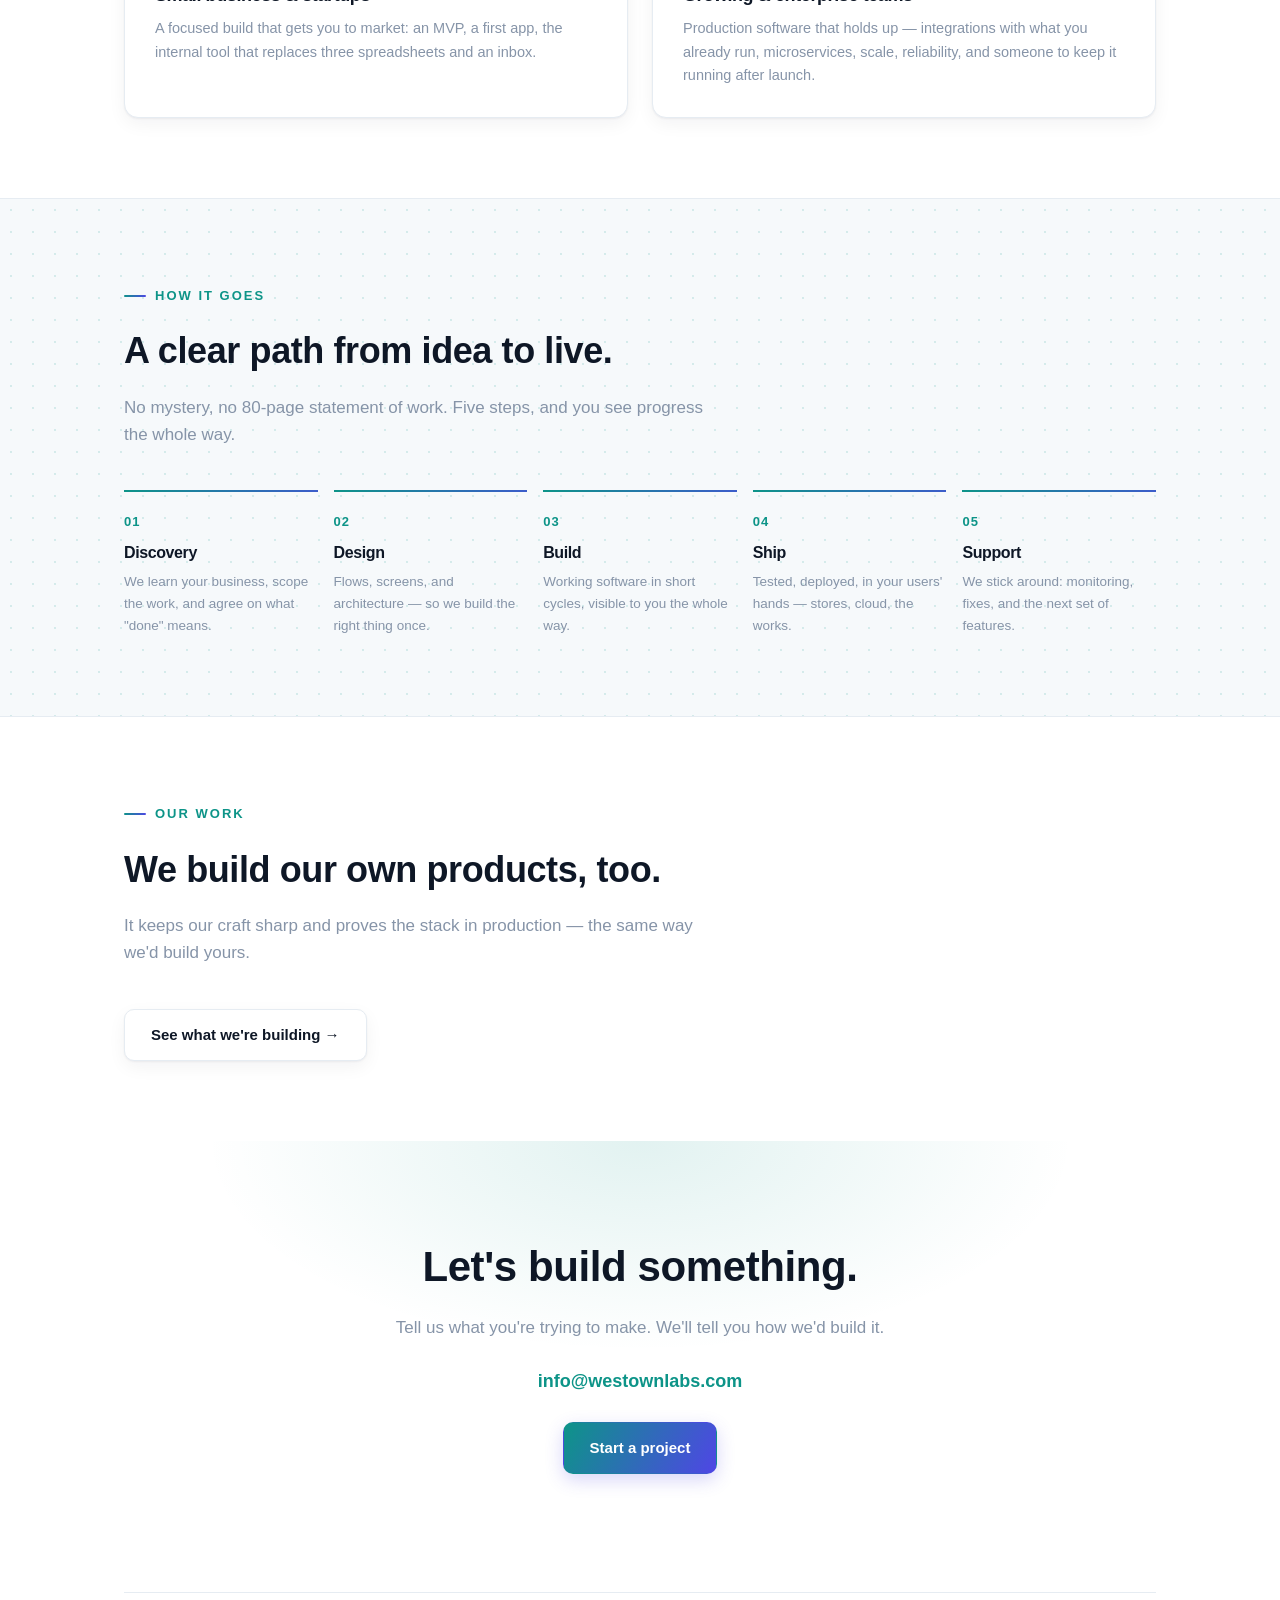
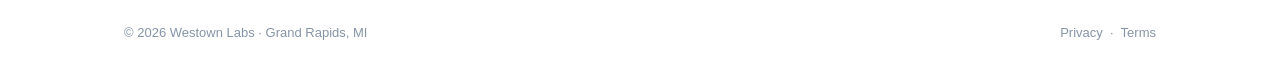
==== commit 0d4195d6: "Copy + content edits; restyle legal pages; drop employment letter - Track record: reword lead to "te" ====
--- a/index.html
+++ b/index.html
@@ -99,16 +99,15 @@
   <div class="wrap">
     <div class="eyebrow">Track record</div>
     <h2>A decade of software that runs the business.</h2>
-    <p class="lead">Westown Labs is led by an engineer who has spent the last decade shipping
-      production systems at companies you know — high-scale platforms, real revenue, real users.
-      That same depth goes into every project, whatever the size.</p>
+    <p class="lead">The Westown Labs team is all senior-level+ talent that's spent the last decade
+      shipping production systems at companies you know — high-scale platforms, real revenue, real
+      users. That same depth goes into every project, whatever the size.</p>
     <div class="stats">
       <div class="stat"><div class="num">$130MM+</div><div class="lbl">annual revenue on a marketing platform architected end-to-end</div></div>
       <div class="stat"><div class="num">100%</div><div class="lbl">of Ford dealerships nationwide run software we built</div></div>
-      <div class="stat"><div class="num">400k+</div><div class="lbl">files — sole codeowner of an enterprise Angular UI</div></div>
       <div class="stat"><div class="num">+19%</div><div class="lbl">sales conversion from a GPT recommendation engine</div></div>
     </div>
-    <div class="prev">Experience includes <b>Ford</b> &middot; <b>ZoomInfo</b> &middot; <b>KPMG</b></div>
+    <div class="prev">We've worked for <b>Ford</b> &middot; <b>ZoomInfo</b> &middot; <b>KPMG</b></div>
   </div>
 </section>
 
@@ -166,18 +165,18 @@
       Deep across the modern stack, with the range to build just about anything:</p>
     <div class="chips">
       <span class="chip"><b>TypeScript</b> &amp; <b>Java</b></span>
-      <span class="chip">React, Angular &amp; React Native</span>
-      <span class="chip">Node / NestJS &amp; Spring Boot</span>
-      <span class="chip">AWS — Lambda, EKS, RDS, S3</span>
-      <span class="chip">Serverless edge — Cloudflare Workers &amp; Durable Objects</span>
-      <span class="chip">Postgres, Mongo, DynamoDB &amp; Redis</span>
-      <span class="chip">Kafka &amp; event streaming</span>
-      <span class="chip">Real-time WebSockets</span>
-      <span class="chip">Stripe &amp; payments</span>
-      <span class="chip">OAuth / SAML / SSO</span>
-      <span class="chip">AI &amp; LLM integration</span>
-      <span class="chip">Terraform, Docker &amp; CI/CD</span>
-      <span class="chip">Localization at scale — 29 languages</span>
+      <span class="chip"><b>React</b>, <b>Angular</b> &amp; <b>React Native</b></span>
+      <span class="chip"><b>Node</b> / <b>NestJS</b> &amp; <b>Spring Boot</b></span>
+      <span class="chip"><b>AWS</b> — <b>Lambda</b>, <b>EKS</b>, <b>RDS</b>, <b>S3</b></span>
+      <span class="chip">Serverless edge — <b>Cloudflare Workers</b> &amp; <b>Durable Objects</b></span>
+      <span class="chip"><b>Postgres</b>, <b>Mongo</b>, <b>DynamoDB</b> &amp; <b>Redis</b></span>
+      <span class="chip"><b>Kafka</b> &amp; event streaming</span>
+      <span class="chip">Real-time <b>WebSockets</b></span>
+      <span class="chip"><b>Stripe</b> &amp; payments</span>
+      <span class="chip"><b>OAuth</b> / <b>SAML</b> / <b>SSO</b></span>
+      <span class="chip"><b>AI</b> &amp; <b>LLM</b> integration</span>
+      <span class="chip"><b>Terraform</b>, <b>Docker</b> &amp; <b>CI/CD</b></span>
+      <span class="chip">Localization at scale — <b>29 languages</b></span>
     </div>
   </div>
 </section>
@@ -186,7 +185,7 @@
   <div class="wrap">
     <div class="eyebrow">Who we work with</div>
     <h2>From small business to enterprise.</h2>
-    <p class="lead">We scope the work to fit where you are — and we're honest about it.</p>
+    <p class="lead">We scope the work to fit where you are.</p>
     <div class="split">
       <div class="card">
         <h3>Small business &amp; startups</h3>
--- a/styles.css
+++ b/styles.css
@@ -175,7 +175,7 @@
 .chip b { color: var(--accent); font-weight: 700; }
 
 /* ---------- track record / stats ---------- */
-.stats { display: grid; grid-template-columns: repeat(4, 1fr); gap: 18px; margin-bottom: 28px; }
+.stats { display: grid; grid-template-columns: repeat(3, 1fr); gap: 18px; margin-bottom: 28px; }
 .stat {
   background: var(--bg-2); border: 1px solid var(--border); border-radius: var(--radius);
   padding: 24px; box-shadow: var(--card-shadow-sm); position: relative; overflow: hidden;
@@ -247,6 +247,23 @@
 .contact p { font-size: 17px; color: var(--text-dim); margin-bottom: 26px; }
 .contact .mail { font-size: 18px; font-weight: 600; }
 
+/* ---------- legal / prose pages ---------- */
+.legal-head { padding: 54px 0 6px; }
+.legal-head h1 { font-size: clamp(30px, 4.5vw, 46px); font-weight: 780; letter-spacing: -1.2px; }
+.legal-head .updated { margin-top: 12px; font-size: 13.5px; color: var(--text-dim); }
+.legal { max-width: 760px; margin: 0 auto; }
+.legal h2 { font-size: 19px; font-weight: 750; margin: 36px 0 10px; }
+.legal h2:first-of-type { margin-top: 0; }
+.legal p { font-size: 15.5px; color: var(--text); margin-bottom: 14px; }
+.legal ul { margin: 4px 0 16px 4px; font-size: 15.5px; color: var(--text); list-style: none; }
+.legal li { position: relative; padding-left: 22px; margin-bottom: 8px; }
+.legal li::before {
+  content: ""; position: absolute; left: 0; top: 10px; width: 7px; height: 7px;
+  border-radius: 2px; background: var(--grad);
+}
+.legal strong { color: var(--heading); font-weight: 700; }
+.legal a { color: var(--accent); font-weight: 600; }
+
 /* ---------- footer ---------- */
 footer.site {
   border-top: 1px solid var(--border); padding: 30px 0;
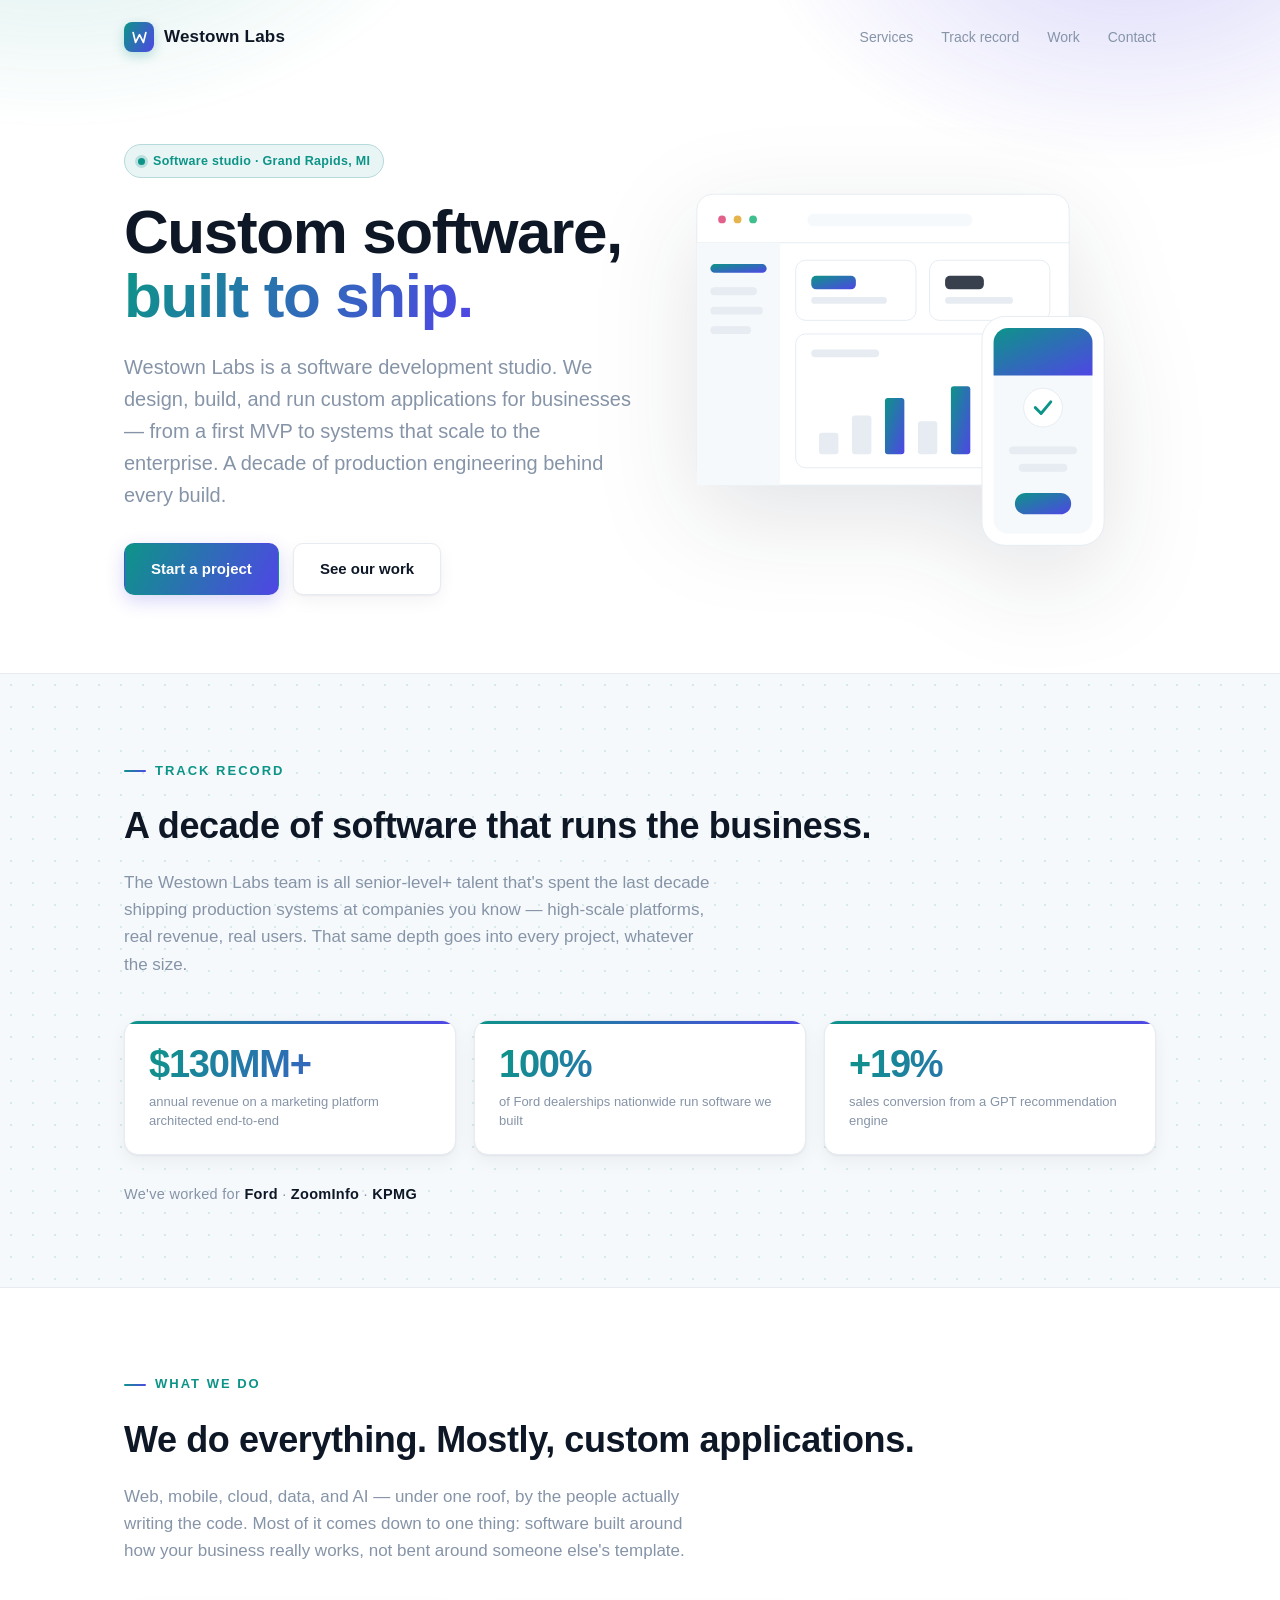
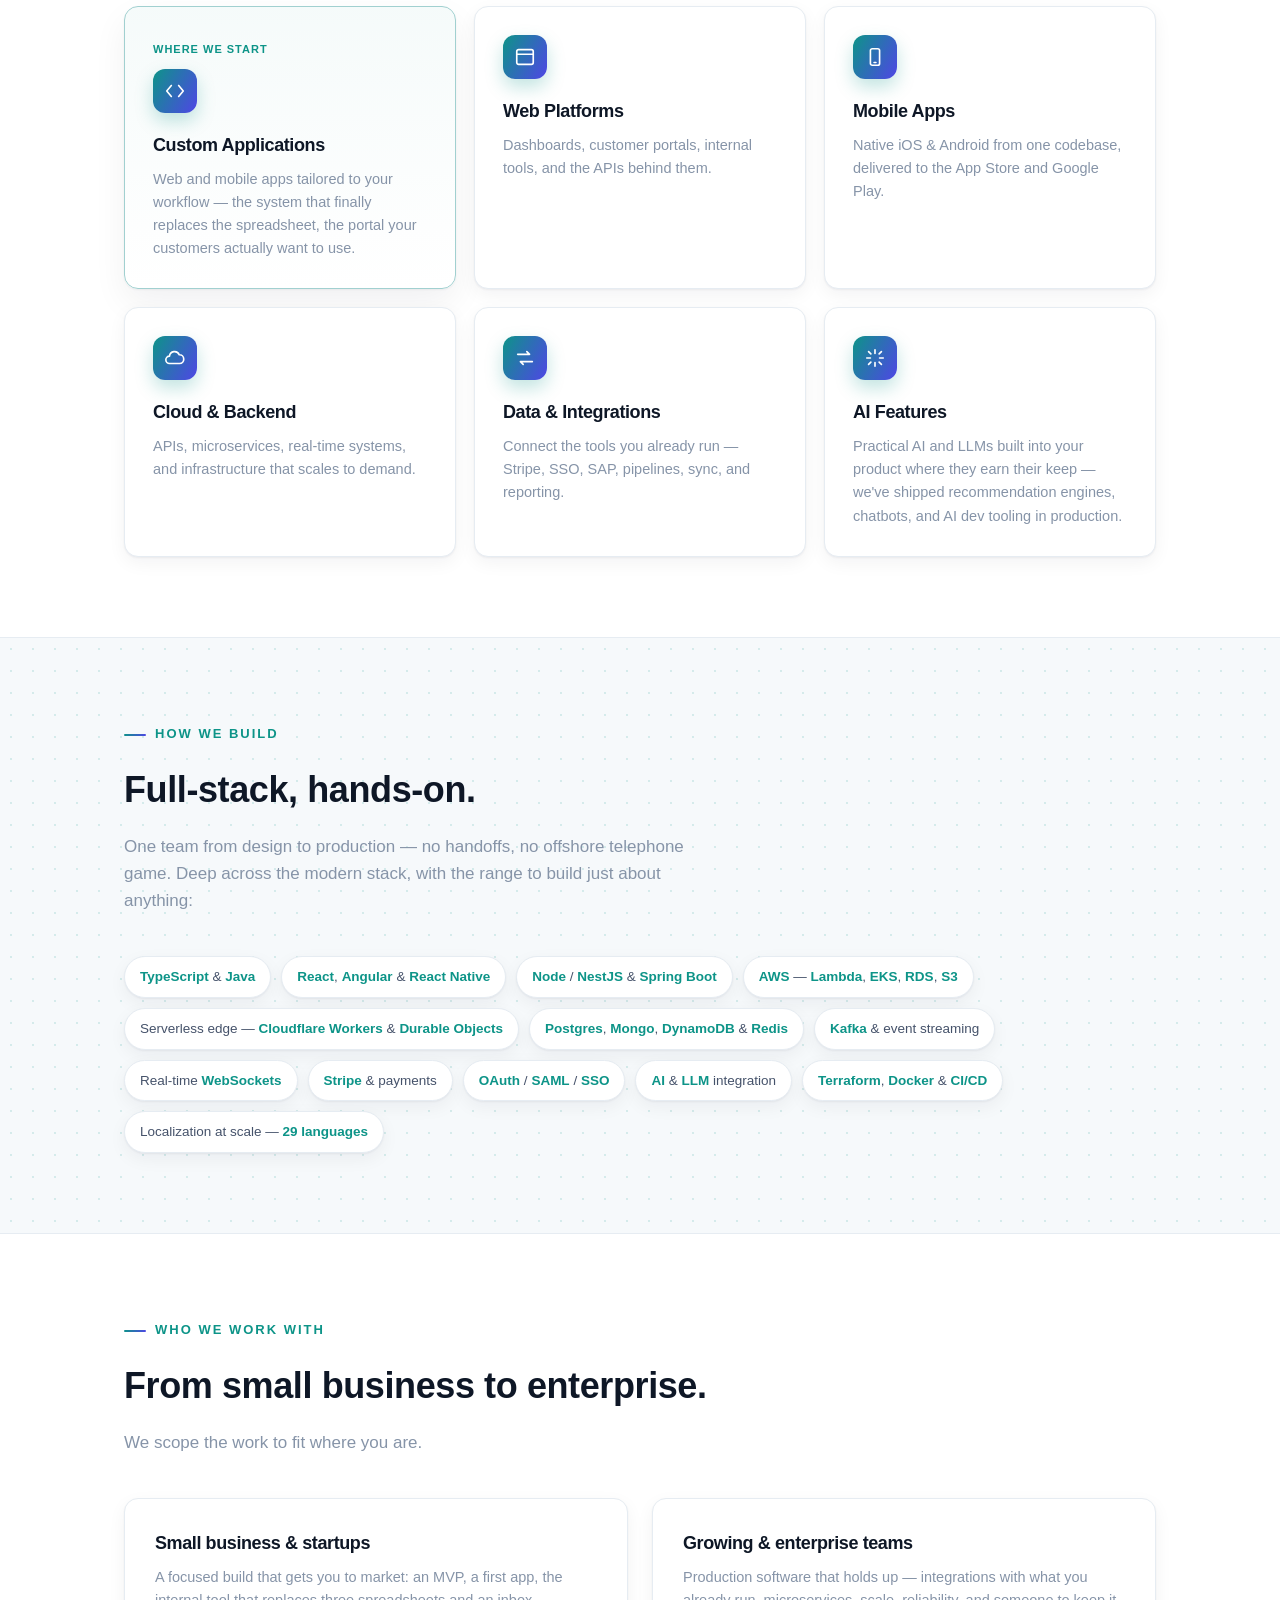
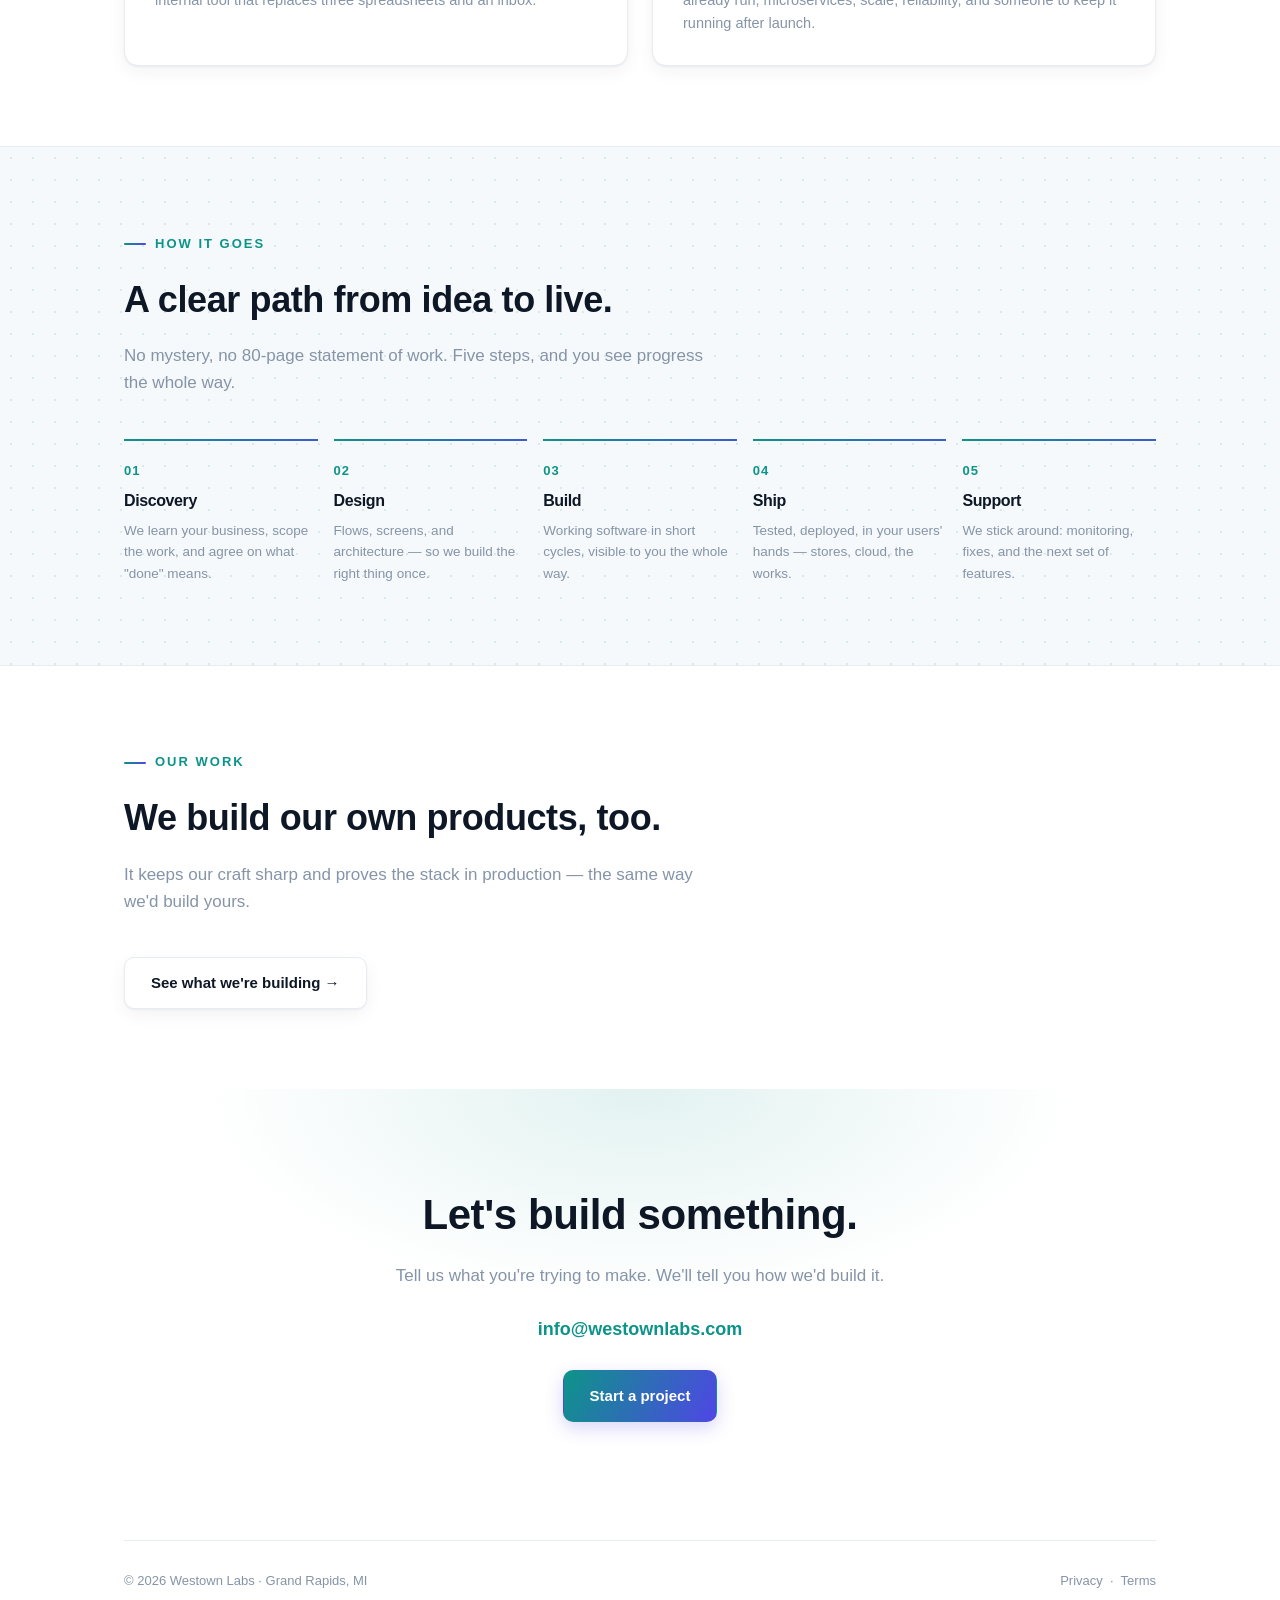
==== commit 358a0ec3: "Remove redundant hero "Experience at" line (kept in track record) Co-Authored-By: Claude Opus 4.8 (1" ====
--- a/index.html
+++ b/index.html
@@ -39,7 +39,6 @@
           <a class="btn" href="mailto:info@westownlabs.com">Start a project</a>
           <a class="btn ghost" href="work.html">See our work</a>
         </div>
-        <div class="hero-trust">Experience at <b>Ford</b> · <b>ZoomInfo</b> · <b>KPMG</b></div>
       </div>
 
       <div class="hero-visual" aria-hidden="true">
--- a/styles.css
+++ b/styles.css
@@ -121,8 +121,6 @@
 }
 .hero p { font-size: clamp(17px, 2vw, 20px); color: var(--text-dim); max-width: 54ch; margin-bottom: 32px; }
 .hero .cta-row { display: flex; gap: 14px; flex-wrap: wrap; }
-.hero-trust { margin-top: 30px; font-size: 13.5px; color: var(--text-dim); letter-spacing: .3px; }
-.hero-trust b { color: var(--heading); font-weight: 700; }
 
 /* hero illustration */
 .hero-visual { position: relative; }
